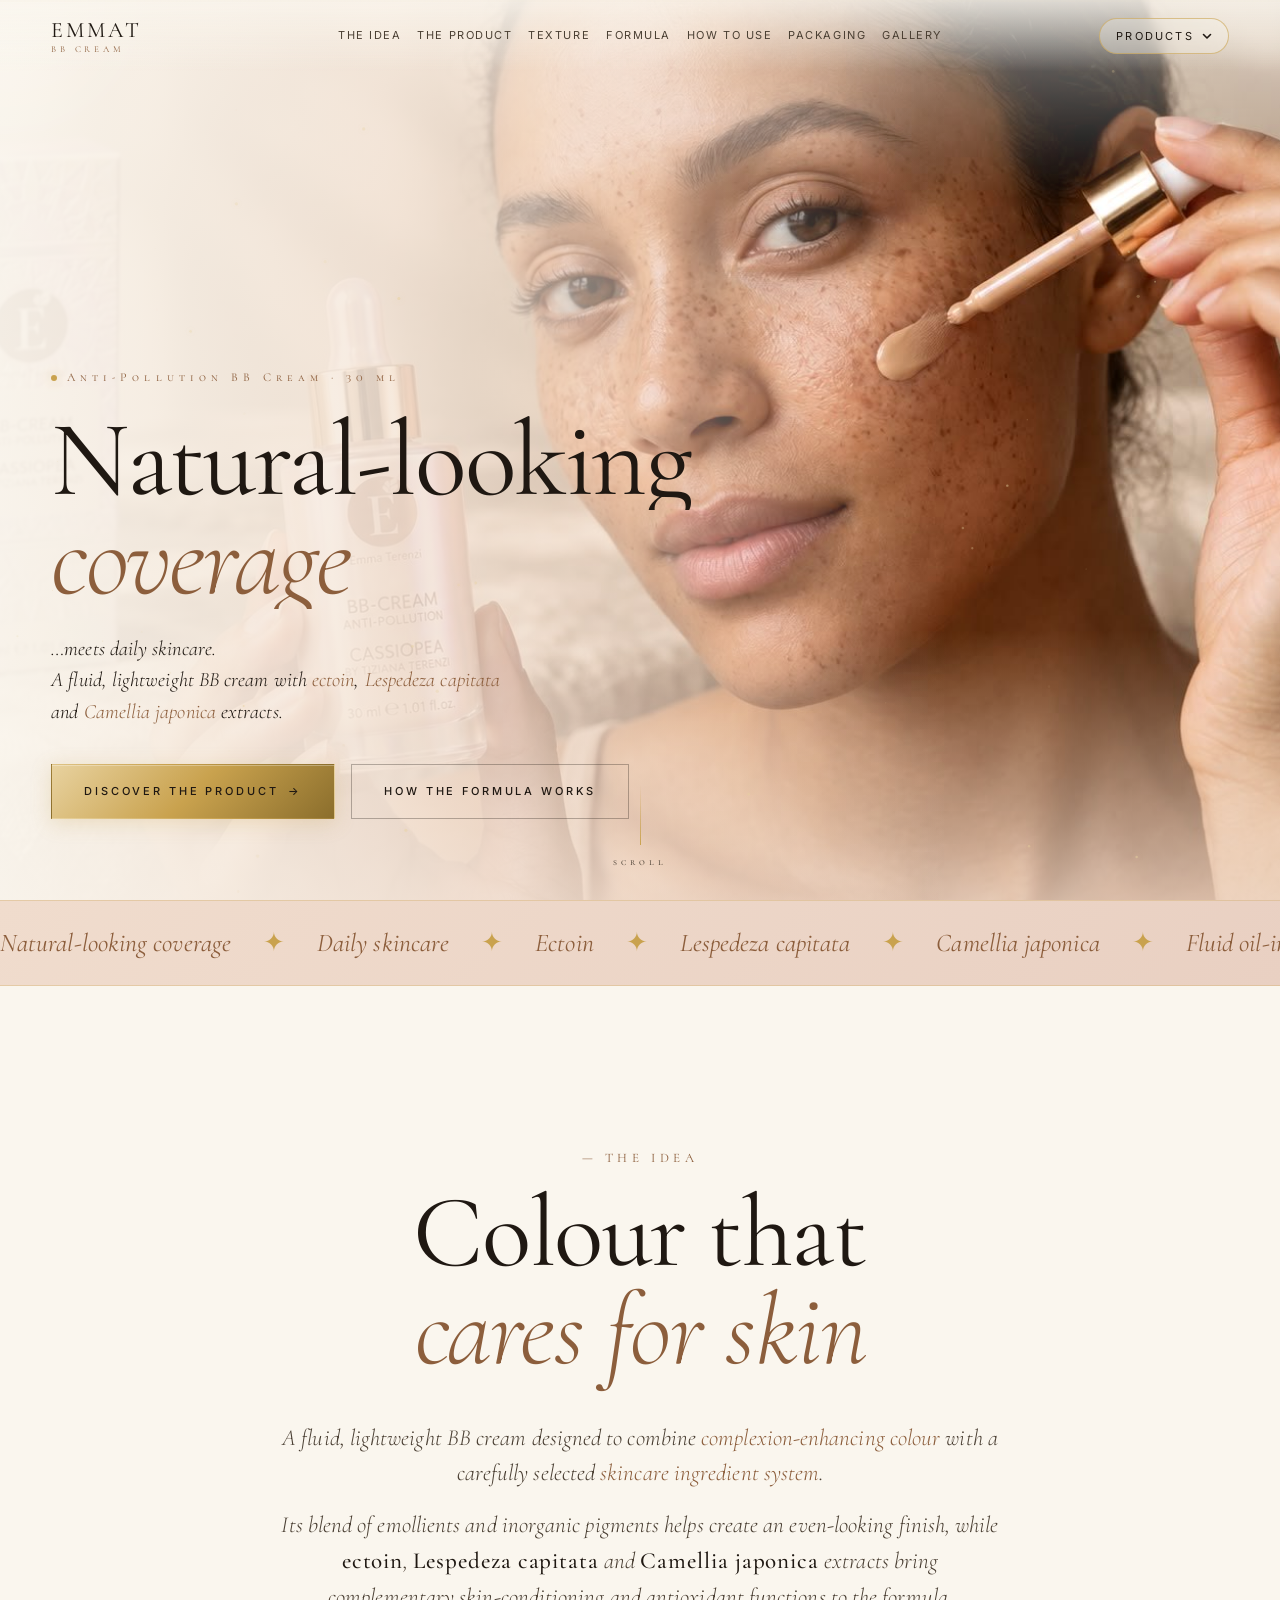
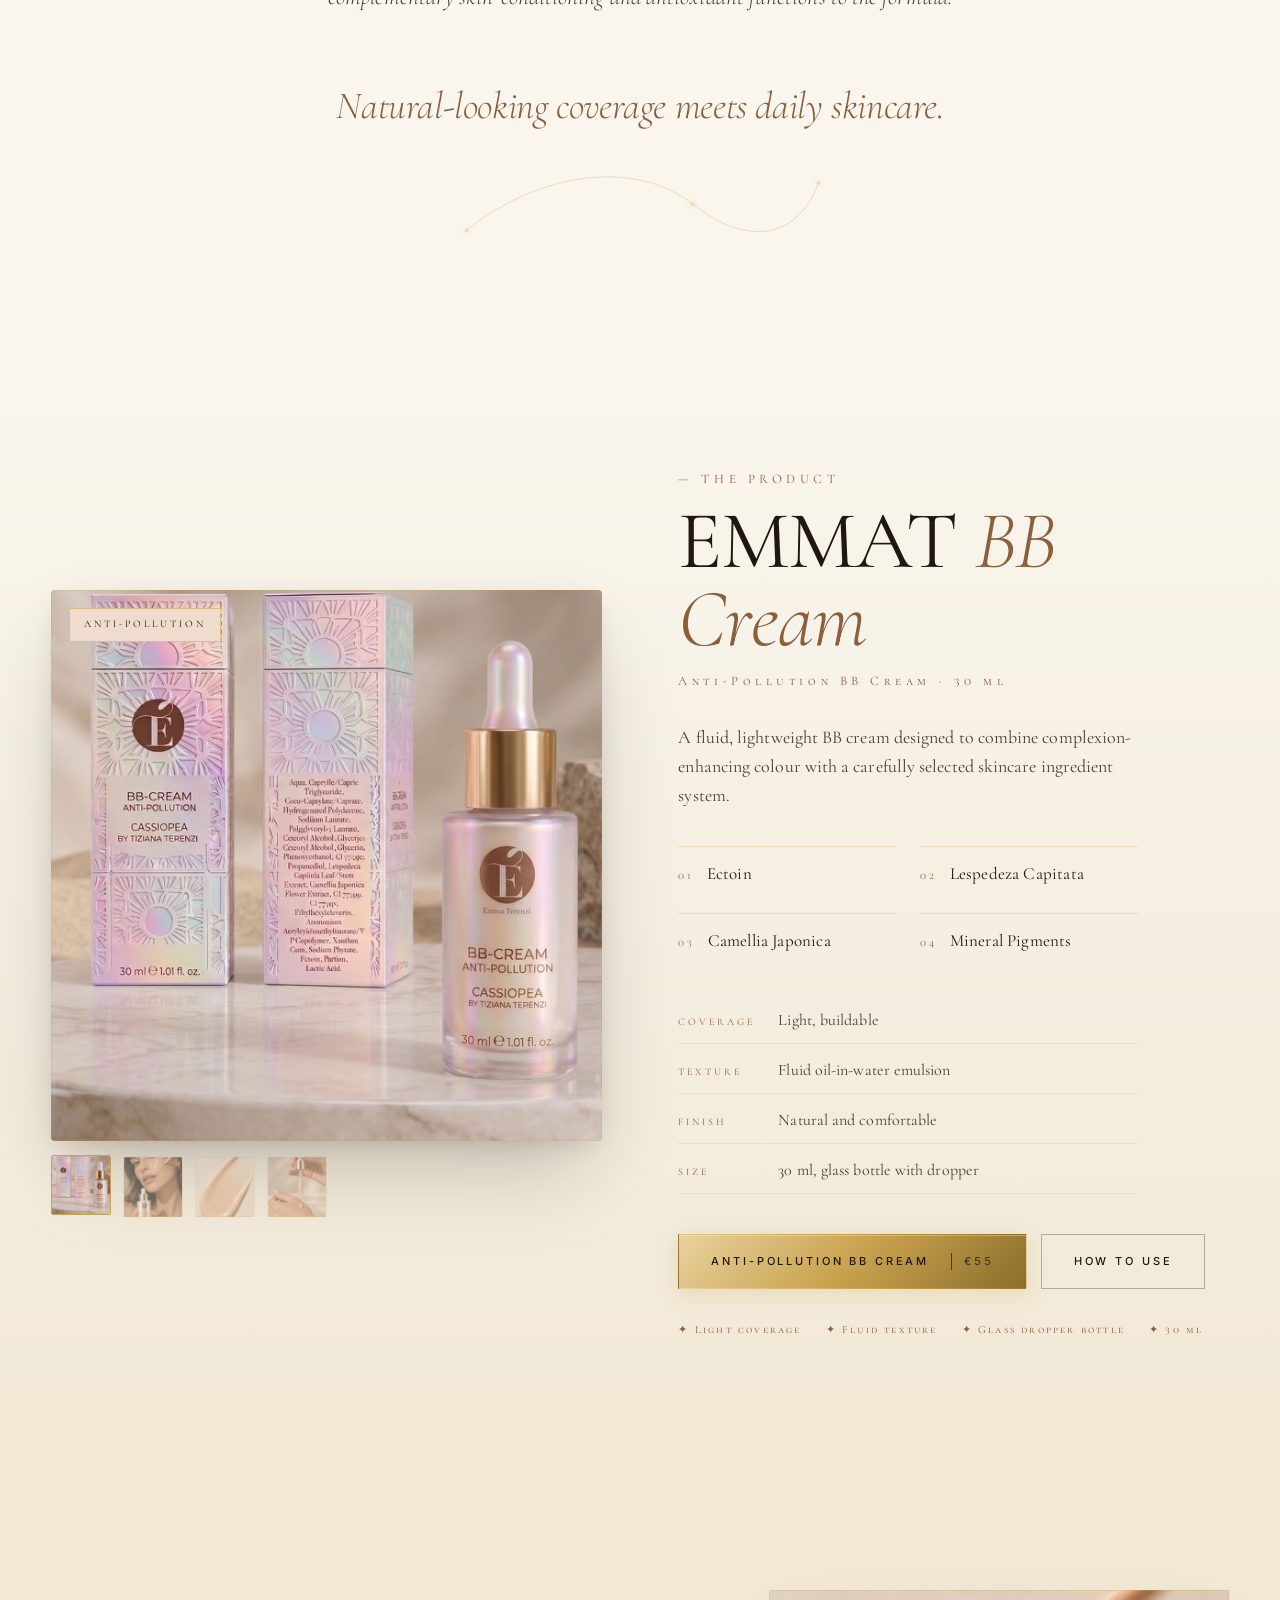
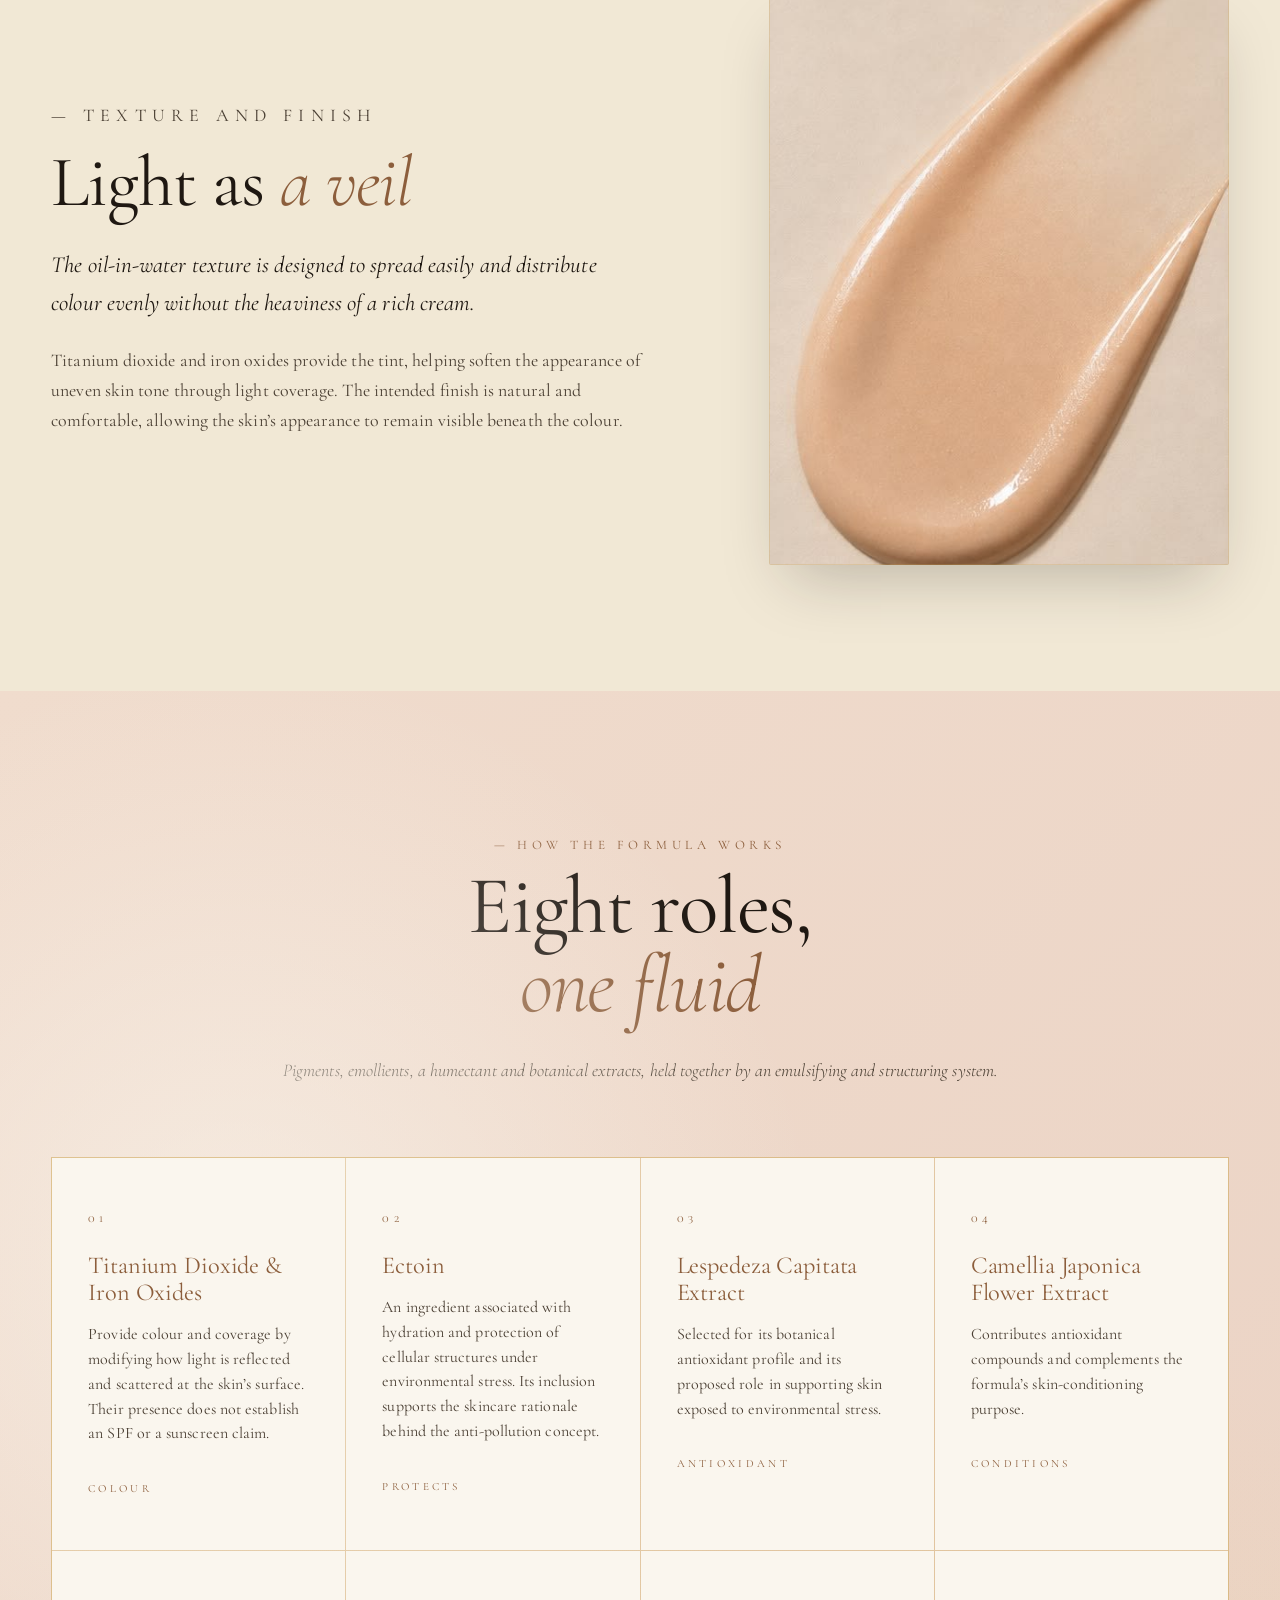
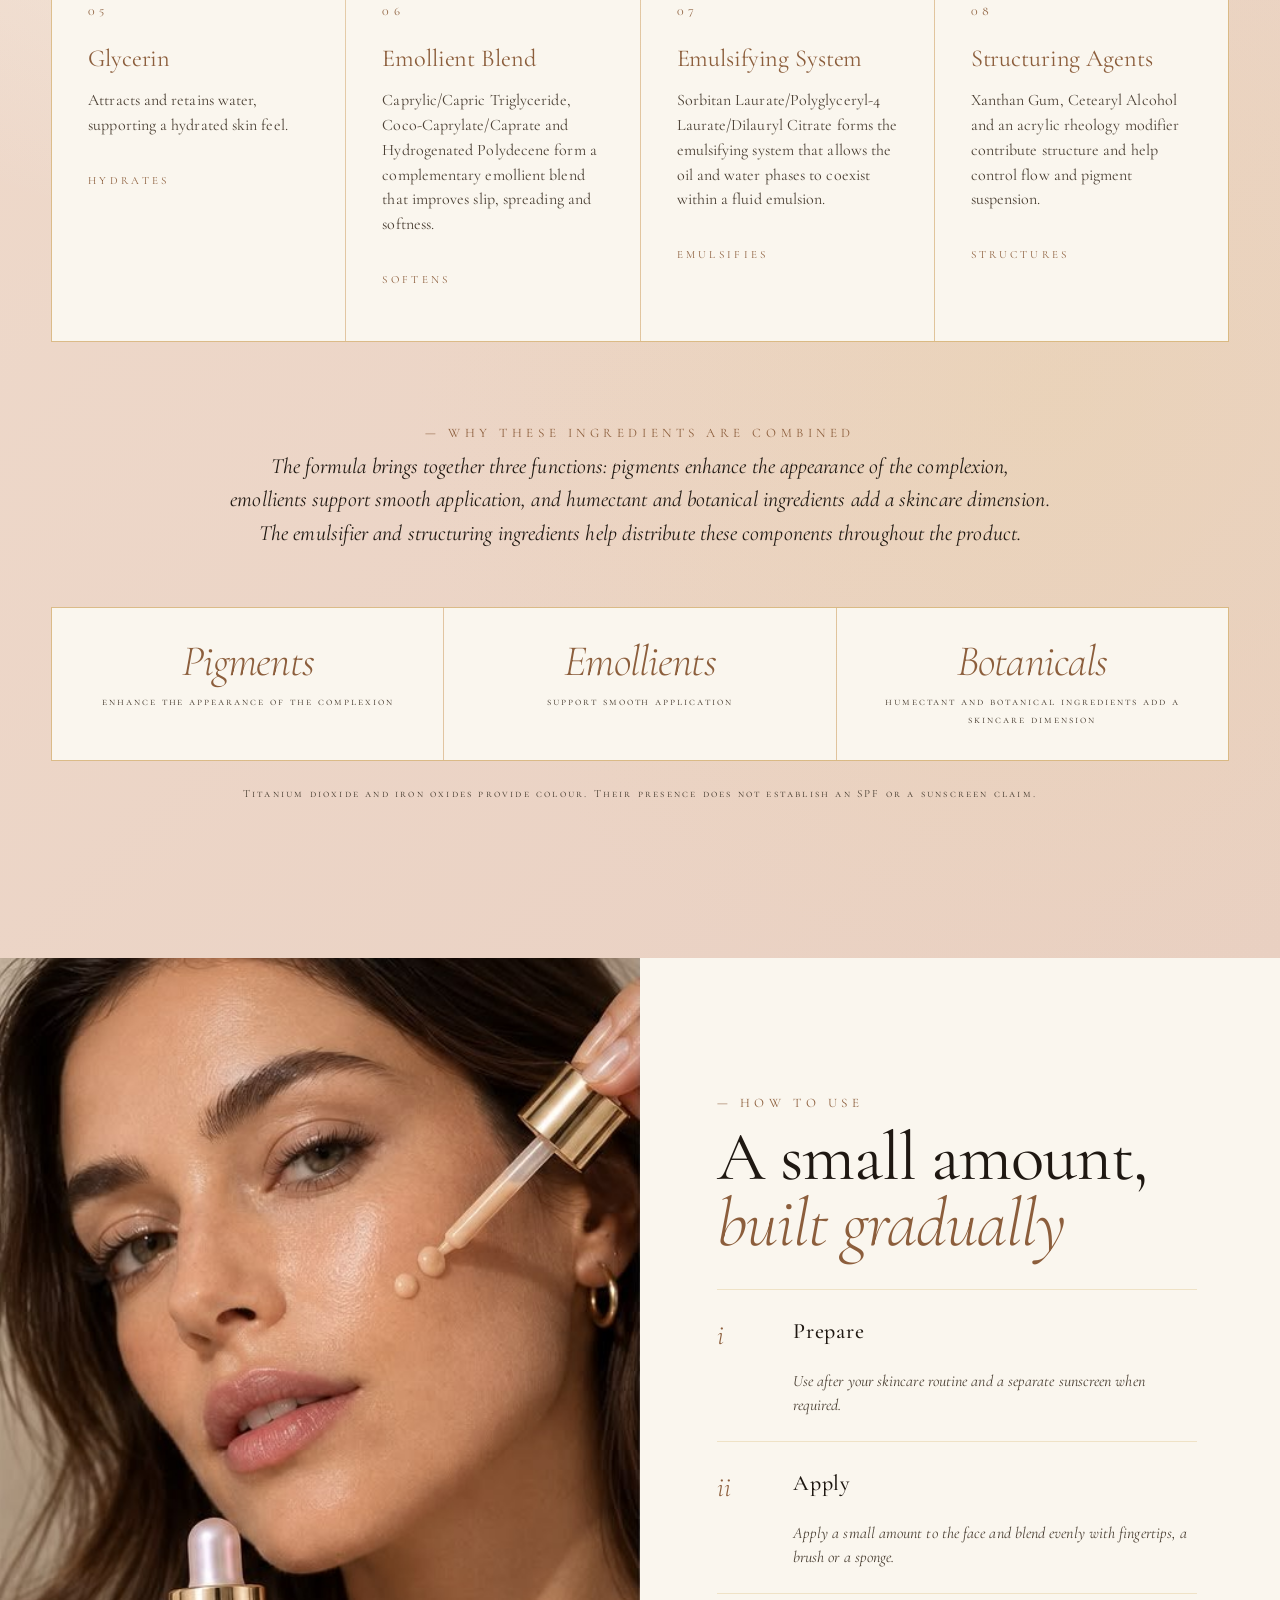
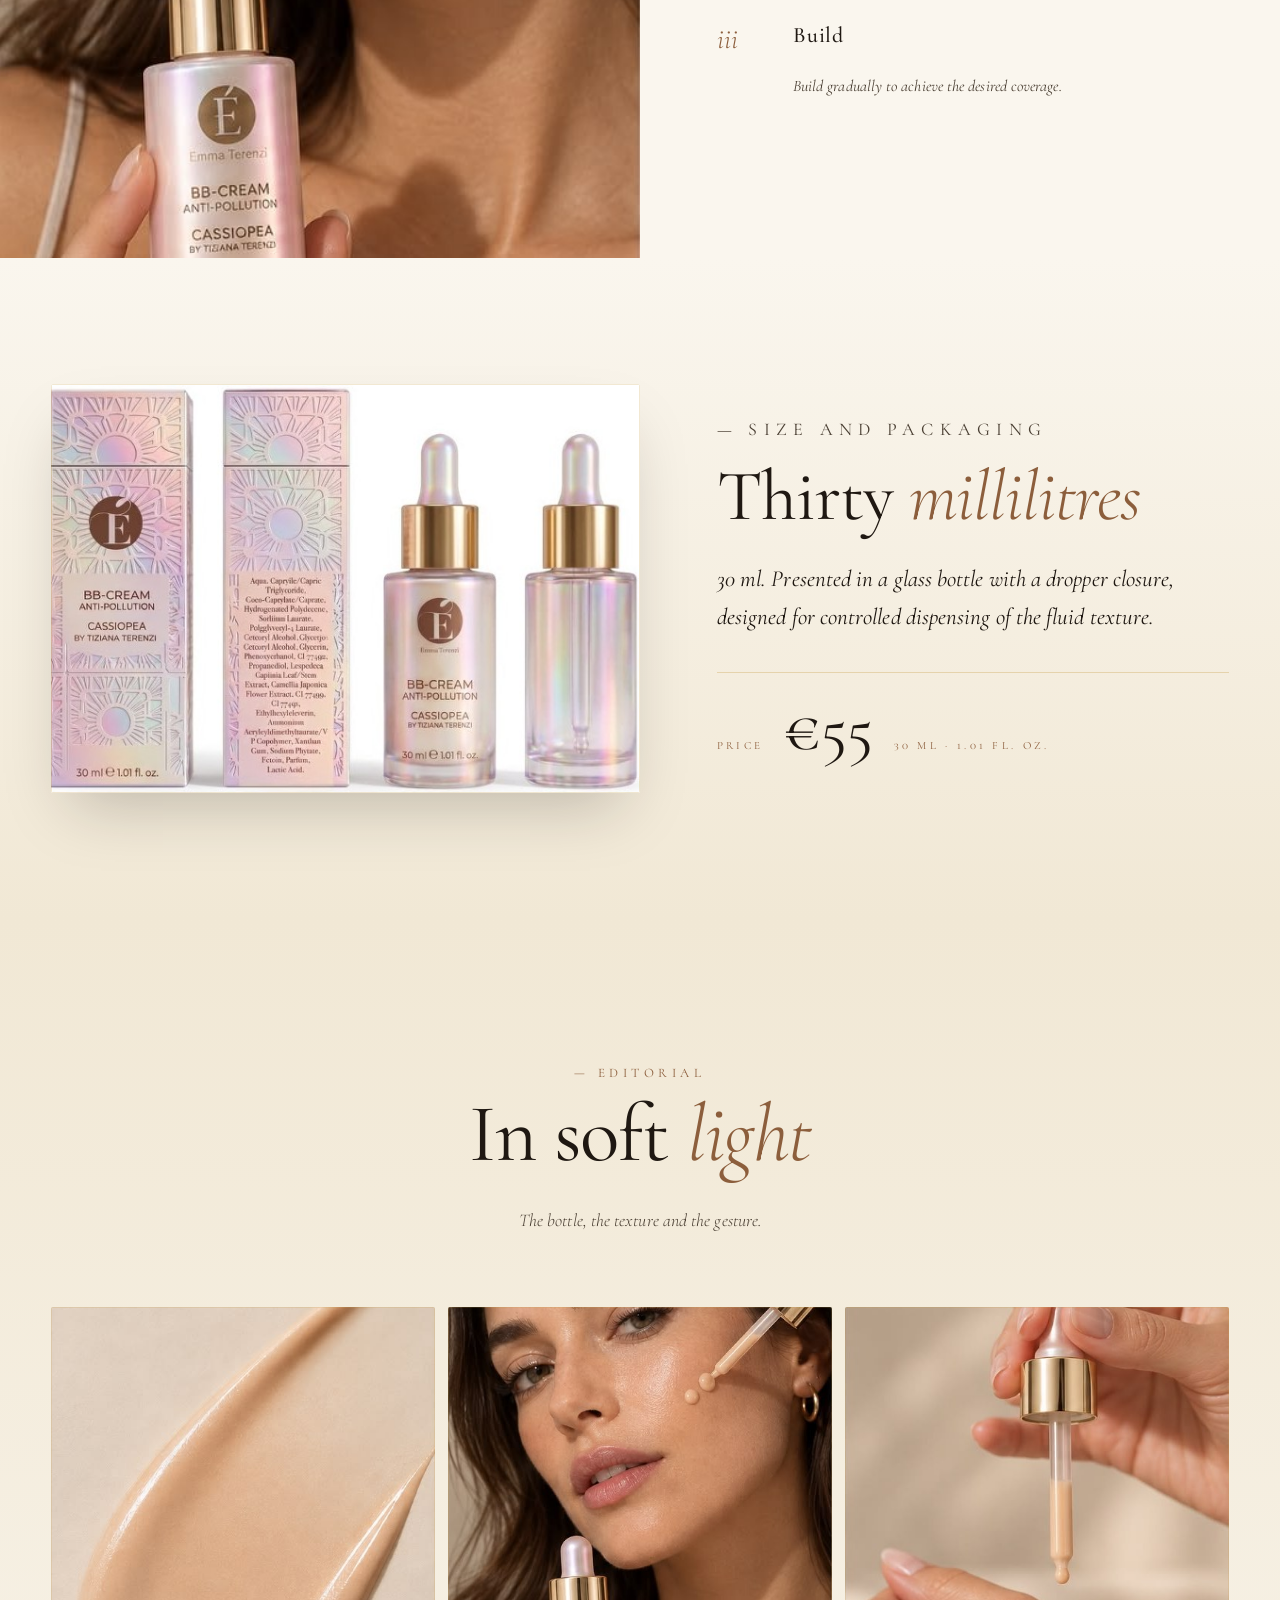
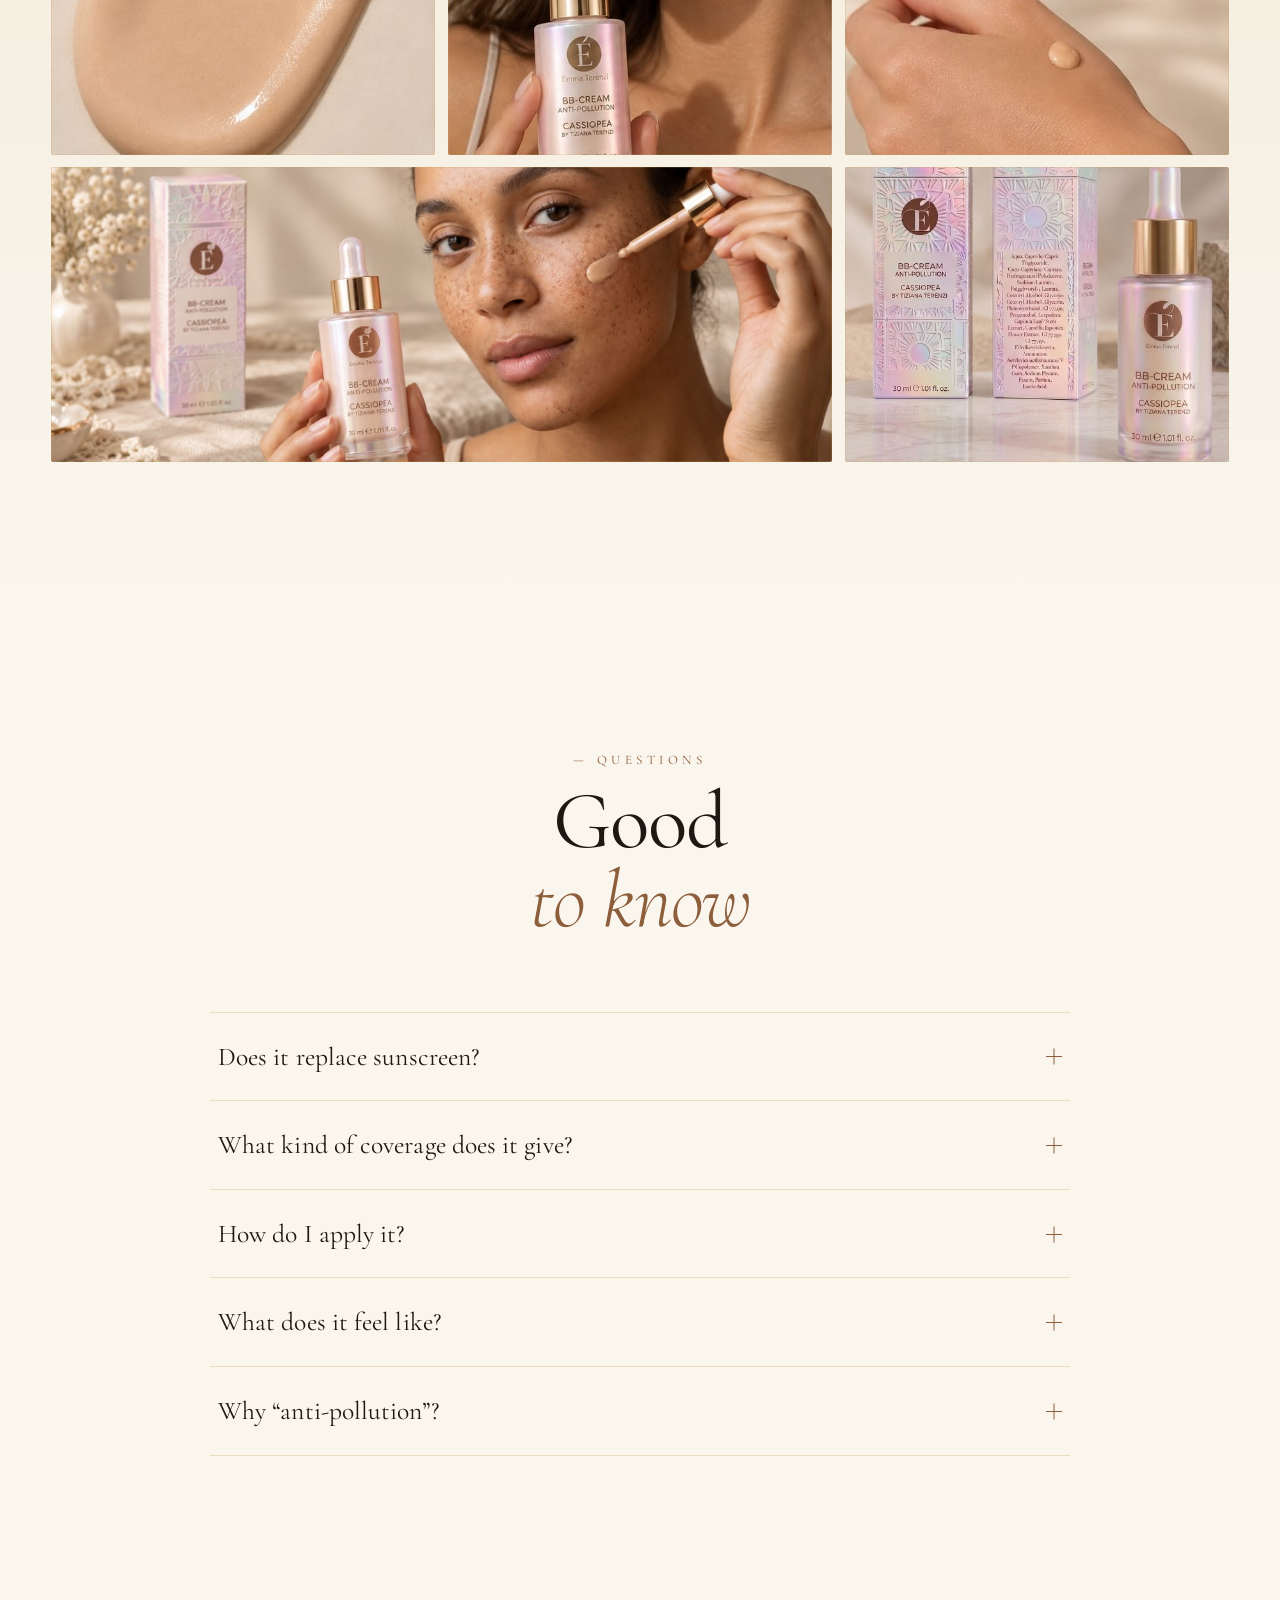
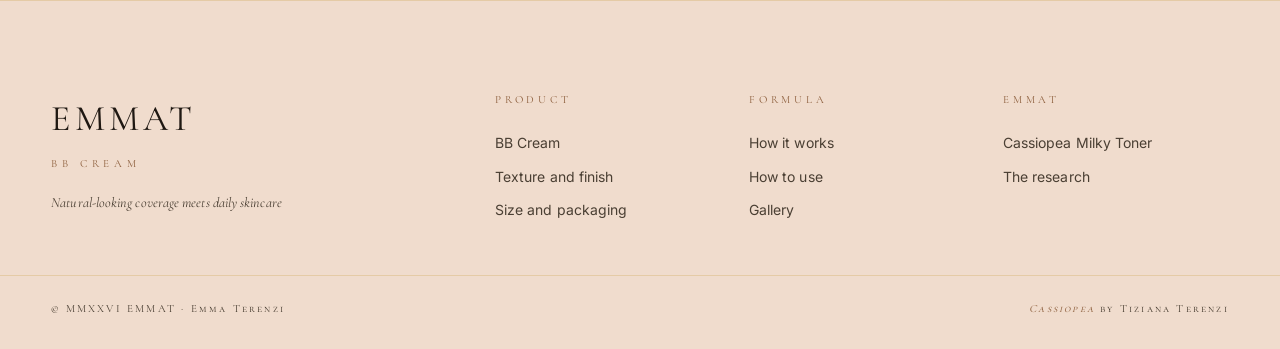
==== bb-cream.html @ da8e5943 "Cere: new site EMMAT — Unified site (thesis + products) Requested by Emma Terenzi via Cere, approved" ====
<!doctype html>
<html lang="en">
<head>
<meta charset="utf-8" />
<meta name="viewport" content="width=device-width, initial-scale=1, viewport-fit=cover" />
<meta name="theme-color" content="#F0DCCD" />
<title>EMMAT · BB Cream — Anti-Pollution</title>
<meta name="description" content="EMMAT Anti-Pollution BB Cream, 30 ml. Natural-looking coverage meets daily skincare: a fluid, lightweight BB cream with ectoin, Lespedeza capitata and Camellia japonica extracts." />

<meta property="og:title" content="EMMAT · BB Cream — Anti-Pollution" />
<meta property="og:description" content="Natural-looking coverage meets daily skincare." />
<meta property="og:image" content="assets/img/uploads/new1-1.jpg" />
<meta property="og:type" content="website" />
<meta name="twitter:card" content="summary_large_image" />

<link rel="preconnect" href="https://fonts.googleapis.com" />
<link rel="preconnect" href="https://fonts.gstatic.com" crossorigin />
<link href="https://fonts.googleapis.com/css2?family=Cormorant+Garamond:ital,wght@0,300;0,400;0,500;0,600;1,300;1,400;1,500&family=Cormorant+SC:wght@300;400;500&family=Inter:wght@300;400;500;600&display=swap" rel="stylesheet" />

<link rel="stylesheet" href="product.css" />
<link rel="icon" href="data:image/svg+xml,%3Csvg xmlns='http://www.w3.org/2000/svg' viewBox='0 0 32 32'%3E%3Crect width='32' height='32' fill='%23F0DCCD'/%3E%3Cpath d='M16 6 C11 13 9 17 9 20 a7 7 0 0 0 14 0 C23 17 21 13 16 6z' fill='%23E9C7A8' stroke='%238C5E3C' stroke-width='1.2'/%3E%3C/svg%3E" />
</head>
<body class="theme-bb">

<!-- ===================================================== LOADER -->
<div id="loader" class="loader" aria-hidden="true">
  <svg class="loader-cstl" viewBox="0 0 600 240">
    <g class="ldr-lines" stroke="rgba(201,162,78,.7)" stroke-width="1.4" fill="none">
      <path d="M60,170 C170,60 300,40 380,110 S520,190 550,90" />
    </g>
    <g class="ldr-stars" fill="#C9A24E">
      <circle cx="60" cy="170" r="3.6"/>
      <circle cx="215" cy="72" r="3.6"/>
      <circle cx="380" cy="110" r="3.6"/>
      <circle cx="486" cy="158" r="3.6"/>
      <circle cx="550" cy="90" r="3.6"/>
    </g>
  </svg>
  <div class="loader-mark">
    <span>EMMAT</span>
    <em>BB CREAM</em>
  </div>
</div>

<canvas id="dust" aria-hidden="true"></canvas>
<div id="cursor" aria-hidden="true"><span></span></div>
<div id="progress" aria-hidden="true"><i></i></div>

<header class="nav" id="nav">
  <div class="nav-inner">
    <a href="index.html" class="brand" aria-label="EMMAT — back to the home page">
      <span class="brand-mark">EMMAT</span>
      <span class="brand-sub">BB CREAM</span>
    </a>
    <nav class="nav-links" aria-label="Sections">
      <a href="#manifesto">The idea</a>
      <a href="#prodotto">The Product</a>
      <a href="#texture">Texture</a>
      <a href="#composizione">Formula</a>
      <a href="#rituale">How to use</a>
      <a href="#packaging">Packaging</a>
      <a href="#galleria">Gallery</a>
    </nav>
    <div class="nav-dd">
      <button type="button" class="nav-dd-btn" aria-expanded="false" aria-haspopup="true" aria-controls="productsMenu">Products
        <svg viewBox="0 0 10 10" aria-hidden="true"><polyline points="1.5 3.5 5 7 8.5 3.5"></polyline></svg>
      </button>
      <ul class="nav-dd-menu" id="productsMenu">
        <li><a href="bb-cream.html" aria-current="page">BB CREAM ANTI-POLLUTION</a></li>
        <li><a href="milky-toner.html">MILKY TONER</a></li>
      </ul>
    </div>
    <button class="nav-burger" aria-label="Open menu" aria-expanded="false">
      <span></span><span></span><span></span>
    </button>
  </div>
</header>

<main id="top">

<!-- ============================================================= HERO -->
<section class="hero" aria-labelledby="hero-title">
  <img class="hero-video" src="assets/img/uploads/new1-1.jpg" width="1700" height="925" alt="EMMAT Anti-Pollution BB Cream: a woman holds the dropper to her cheek, the bottle in her hand and its box on the table behind" />
  <div class="hero-veil"></div>

  <div class="hero-copy">
    <p class="hero-eyebrow"><span class="dot"></span> Anti-Pollution BB Cream · 30 ml</p>
    <h1 id="hero-title" class="hero-title">
      <span class="line"><span class="char-wrap">Natural-looking</span></span>
      <span class="line italic"><span class="char-wrap">coverage</span></span>
    </h1>
    <p class="hero-lede">…meets daily skincare.<br/>A fluid, lightweight BB cream with <em>ectoin</em>, <em>Lespedeza capitata</em> and <em>Camellia japonica</em> extracts.</p>
    <div class="hero-actions">
      <a href="#prodotto" class="cta cta-gold magnetic">Discover the product<span class="cta-arrow">→</span></a>
      <a href="#composizione" class="cta cta-ghost">How the formula works</a>
    </div>
  </div>

  <a href="#manifesto" class="hero-scroll" aria-label="Scroll">
    <span></span>
    <em>scroll</em>
  </a>
</section>

<!-- ===================================================== MARQUEE -->
<section class="marquee" aria-hidden="true">
  <div class="marquee-track">
    <span>Natural-looking coverage</span><span class="dot">✦</span>
    <span>Daily skincare</span><span class="dot">✦</span>
    <span>Ectoin</span><span class="dot">✦</span>
    <span>Lespedeza capitata</span><span class="dot">✦</span>
    <span>Camellia japonica</span><span class="dot">✦</span>
    <span>Fluid oil-in-water texture</span><span class="dot">✦</span>
    <span>30 ml dropper bottle</span><span class="dot">✦</span>
    <span>Cassiopea by Tiziana Terenzi</span><span class="dot">✦</span>
    <span>Natural-looking coverage</span><span class="dot">✦</span>
    <span>Daily skincare</span><span class="dot">✦</span>
    <span>Ectoin</span><span class="dot">✦</span>
    <span>Lespedeza capitata</span><span class="dot">✦</span>
    <span>Camellia japonica</span><span class="dot">✦</span>
    <span>Fluid oil-in-water texture</span><span class="dot">✦</span>
  </div>
</section>

<!-- ======================================================= MANIFESTO -->
<section id="manifesto" class="manifesto">
  <div class="container">
    <div class="reveal">
      <p class="eyebrow">— the idea</p>
      <h2 class="display">
        Colour that<br/>
        <span class="italic">cares for skin</span>
      </h2>

      <div class="vo">
        <p>A fluid, lightweight BB cream designed to combine <em>complexion-enhancing colour</em> with a carefully selected <em>skincare ingredient system</em>.</p>
        <p>Its blend of emollients and inorganic pigments helps create an even-looking finish, while <strong>ectoin</strong>, <strong>Lespedeza capitata</strong> and <strong>Camellia japonica</strong> extracts bring complementary skin-conditioning and antioxidant functions to the formula.</p>
        <p class="vo-tag">Natural-looking coverage meets daily skincare.</p>
      </div>
    </div>
  </div>

  <svg class="manifesto-cstl" viewBox="0 0 800 240" aria-hidden="true">
    <g class="cstl-draw" stroke="rgba(201,162,78,.7)" stroke-width="1.2" fill="none" stroke-dasharray="1" stroke-dashoffset="1">
      <path d="M70,170 C220,50 400,40 500,120 S700,190 740,80" />
    </g>
    <g class="cstl-stars" fill="#E8D29F">
      <circle cx="70"  cy="170" r="4"/>
      <circle cx="500" cy="120" r="4"/>
      <circle cx="740" cy="80" r="4"/>
    </g>
  </svg>
</section>

<!-- ========================================================= PRODOTTO -->
<section id="prodotto" class="product">
  <div class="container product-grid">
    <div class="product-visual reveal">
      <div class="product-frame">
        <span class="badge">Anti-Pollution</span>
        <img src="assets/img/bb-packshot.jpg" alt="EMMAT Anti-Pollution BB Cream — the dropper bottle beside its box" loading="lazy" />
      </div>
      <div class="product-thumbs">
        <button type="button" class="ptn active" data-img="assets/img/bb-packshot.jpg" data-alt="EMMAT Anti-Pollution BB Cream — the dropper bottle beside its box" aria-label="Bottle and box"></button>
        <button type="button" class="ptn" data-img="assets/img/bb-portrait.jpg" data-alt="The BB cream dotted onto the cheek with the dropper" aria-label="The BB cream applied to the cheek"></button>
        <button type="button" class="ptn" data-img="assets/img/bb-texture.jpg" data-alt="A swatch of the BB cream: a fluid, glossy beige stroke" aria-label="Texture swatch"></button>
        <button type="button" class="ptn" data-img="assets/img/bb-dropper.jpg" data-alt="A drop of BB cream on the back of the hand" aria-label="A drop on the back of the hand"></button>
      </div>
    </div>

    <div class="product-copy reveal">
      <p class="eyebrow">— the product</p>
      <h2 class="display">EMMAT <span class="italic">BB Cream</span></h2>
      <p class="product-tag">Anti-Pollution BB Cream · 30 ml</p>

      <p class="product-lede">
        A fluid, lightweight BB cream designed to combine complexion-enhancing
        colour with a carefully selected skincare ingredient system.
      </p>

      <ul class="product-ingredients" id="ingredient-pills">
        <li tabindex="0" data-tip="Associated with hydration and protection of cellular structures under environmental stress."><span>01</span> Ectoin</li>
        <li tabindex="0" data-tip="Selected for its botanical antioxidant profile."><span>02</span> Lespedeza Capitata</li>
        <li tabindex="0" data-tip="Contributes antioxidant compounds and complements the skin-conditioning purpose."><span>03</span> Camellia Japonica</li>
        <li tabindex="0" data-tip="Titanium dioxide and iron oxides provide the tint. No SPF or sunscreen claim."><span>04</span> Mineral Pigments</li>
      </ul>

      <dl class="product-meta">
        <div><dt>Coverage</dt><dd>Light, buildable</dd></div>
        <div><dt>Texture</dt><dd>Fluid oil-in-water emulsion</dd></div>
        <div><dt>Finish</dt><dd>Natural and comfortable</dd></div>
        <div><dt>Size</dt><dd>30 ml, glass bottle with dropper</dd></div>
      </dl>

      <div class="product-actions">
        <a href="#packaging" id="shop" class="cta cta-gold magnetic">Anti-Pollution BB Cream<span class="cta-price">€55</span></a>
        <a href="#rituale" class="cta cta-ghost">How to use</a>
      </div>

      <ul class="trust">
        <li>✦ Light coverage</li>
        <li>✦ Fluid texture</li>
        <li>✦ Glass dropper bottle</li>
        <li>✦ 30 ml</li>
      </ul>
    </div>
  </div>
</section>

<!-- ========================================================== TEXTURE -->
<section id="texture" class="texture">
  <div class="container texture-grid">
    <div class="texture-copy reveal">
      <p class="eyebrow">— texture and finish</p>
      <h2 class="display">Light as <span class="italic">a veil</span></h2>
      <p class="big">
        The oil-in-water texture is designed to spread easily and distribute
        colour evenly without the heaviness of a rich cream.
      </p>
      <p>
        Titanium dioxide and iron oxides provide the tint, helping soften the
        appearance of uneven skin tone through light coverage. The intended
        finish is natural and comfortable, allowing the skin’s appearance to
        remain visible beneath the colour.
      </p>
    </div>
    <figure class="texture-visual reveal">
      <img src="assets/img/bb-texture.jpg" width="501" height="1024" alt="A swatch of the BB cream: a fluid, glossy beige stroke" loading="lazy" />
    </figure>
  </div>
</section>

<!-- ===================================================== COMPOSIZIONE -->
<section id="composizione" class="ingredients">
  <div class="container">
    <div class="reveal section-head">
      <p class="eyebrow">— how the formula works</p>
      <h2 class="display">Eight roles,<br/><span class="italic">one fluid</span></h2>
      <p class="section-lede">Pigments, emollients, a humectant and botanical extracts, held together by an emulsifying and structuring system.</p>
    </div>

    <div class="ing-grid">
      <article class="ing reveal">
        <div class="ing-glow"></div>
        <div class="ing-num">01</div>
        <h3>Titanium Dioxide &amp; Iron Oxides</h3>
        <p>Provide colour and coverage by modifying how light is reflected and scattered at the skin’s surface. Their presence does not establish an SPF or a sunscreen claim.</p>
        <em>colour</em>
      </article>
      <article class="ing reveal">
        <div class="ing-glow"></div>
        <div class="ing-num">02</div>
        <h3>Ectoin</h3>
        <p>An ingredient associated with hydration and protection of cellular structures under environmental stress. Its inclusion supports the skincare rationale behind the anti-pollution concept.</p>
        <em>protects</em>
      </article>
      <article class="ing reveal">
        <div class="ing-glow"></div>
        <div class="ing-num">03</div>
        <h3>Lespedeza Capitata Extract</h3>
        <p>Selected for its botanical antioxidant profile and its proposed role in supporting skin exposed to environmental stress.</p>
        <em>antioxidant</em>
      </article>
      <article class="ing reveal">
        <div class="ing-glow"></div>
        <div class="ing-num">04</div>
        <h3>Camellia Japonica Flower Extract</h3>
        <p>Contributes antioxidant compounds and complements the formula’s skin-conditioning purpose.</p>
        <em>conditions</em>
      </article>
      <article class="ing reveal">
        <div class="ing-glow"></div>
        <div class="ing-num">05</div>
        <h3>Glycerin</h3>
        <p>Attracts and retains water, supporting a hydrated skin feel.</p>
        <em>hydrates</em>
      </article>
      <article class="ing reveal">
        <div class="ing-glow"></div>
        <div class="ing-num">06</div>
        <h3>Emollient Blend</h3>
        <p>Caprylic/Capric Triglyceride, Coco-Caprylate/Caprate and Hydrogenated Polydecene form a complementary emollient blend that improves slip, spreading and softness.</p>
        <em>softens</em>
      </article>
      <article class="ing reveal">
        <div class="ing-glow"></div>
        <div class="ing-num">07</div>
        <h3>Emulsifying System</h3>
        <p>Sorbitan Laurate/Polyglyceryl-4 Laurate/Dilauryl Citrate forms the emulsifying system that allows the oil and water phases to coexist within a fluid emulsion.</p>
        <em>emulsifies</em>
      </article>
      <article class="ing reveal">
        <div class="ing-glow"></div>
        <div class="ing-num">08</div>
        <h3>Structuring Agents</h3>
        <p>Xanthan Gum, Cetearyl Alcohol and an acrylic rheology modifier contribute structure and help control flow and pigment suspension.</p>
        <em>structures</em>
      </article>
    </div>

    <div class="why reveal">
      <p class="eyebrow">— why these ingredients are combined</p>
      <p class="why-text">The formula brings together three functions: pigments enhance the appearance of the complexion, emollients support smooth application, and humectant and botanical ingredients add a skincare dimension. The emulsifier and structuring ingredients help distribute these components throughout the product.</p>
    </div>

    <div class="formula-strip three reveal">
      <div><b>Pigments</b><span>enhance the appearance of the complexion</span></div>
      <div><b>Emollients</b><span>support smooth application</span></div>
      <div><b>Botanicals</b><span>humectant and botanical ingredients add a skincare dimension</span></div>
    </div>
    <p class="footnote">Titanium dioxide and iron oxides provide colour. Their presence does not establish an SPF or a sunscreen claim.</p>
  </div>
</section>

<!-- ======================================================== RITUALE -->
<section id="rituale" class="ritual">
  <div class="ritual-image reveal">
    <img src="assets/img/bb-portrait.jpg" alt="The BB cream dotted onto the cheek with the dropper" loading="lazy" />
  </div>
  <div class="ritual-copy">
    <div class="reveal">
      <p class="eyebrow">— how to use</p>
      <h2 class="display">A small amount,<br/><span class="italic">built gradually</span></h2>

      <ol class="steps">
        <li>
          <span class="step-num">i</span>
          <h3>Prepare</h3>
          <p>Use after your skincare routine and a separate sunscreen when required.</p>
        </li>
        <li>
          <span class="step-num">ii</span>
          <h3>Apply</h3>
          <p>Apply a small amount to the face and blend evenly with fingertips, a brush or a sponge.</p>
        </li>
        <li>
          <span class="step-num">iii</span>
          <h3>Build</h3>
          <p>Build gradually to achieve the desired coverage.</p>
        </li>
      </ol>
    </div>
  </div>
</section>

<!-- ======================================================= PACKAGING -->
<section id="packaging" class="packaging">
  <div class="container packaging-grid">
    <figure class="packaging-visual reveal">
      <img src="assets/img/bb-packaging.jpg" width="624" height="434" alt="The BB Cream box, front and side, and the glass dropper bottle, full and empty" loading="lazy" />
    </figure>
    <div class="packaging-copy reveal">
      <p class="eyebrow">— size and packaging</p>
      <h2 class="display">Thirty <span class="italic">millilitres</span></h2>
      <p class="big">30 ml. Presented in a glass bottle with a dropper closure, designed for controlled dispensing of the fluid texture.</p>
      <div class="price-line">
        <span class="price-label">Price</span>
        <strong class="price">€55</strong>
        <span class="price-size">30 ml · 1.01 fl. oz.</span>
      </div>
    </div>
  </div>
</section>

<!-- ======================================================== GALLERIA -->
<section id="galleria" class="gallery">
  <div class="container">
    <div class="reveal section-head">
      <p class="eyebrow">— editorial</p>
      <h2 class="display">In soft <span class="italic">light</span></h2>
      <p class="section-lede">The bottle, the texture and the gesture.</p>
    </div>

    <div class="gallery-grid" id="gallery-grid">
      <figure class="gi reveal s-tall" tabindex="0" role="button" aria-label="Enlarge: texture swatch"><img src="assets/img/bb-texture.jpg" alt="A swatch of the BB cream: a fluid, glossy beige stroke" loading="lazy" /></figure>
      <figure class="gi reveal s-tall" tabindex="0" role="button" aria-label="Enlarge: the BB cream on the cheek"><img src="assets/img/bb-portrait.jpg" alt="The BB cream dotted onto the cheek with the dropper" loading="lazy" /></figure>
      <figure class="gi reveal s-tall" tabindex="0" role="button" aria-label="Enlarge: a drop on the hand"><img src="assets/img/bb-dropper.jpg" alt="A drop of BB cream on the back of the hand" loading="lazy" /></figure>
      <figure class="gi reveal s-wide" tabindex="0" role="button" aria-label="Enlarge: campaign portrait"><img src="assets/img/uploads/new1-1.jpg" alt="The dropper held to the cheek, the bottle in hand, the box on the table" loading="lazy" /></figure>
      <figure class="gi reveal s-1" tabindex="0" role="button" aria-label="Enlarge: bottle and box"><img src="assets/img/bb-packshot.jpg" alt="The BB Cream bottle beside its box" loading="lazy" /></figure>
    </div>
  </div>
</section>

<div id="lightbox" class="lightbox" aria-hidden="true" role="dialog" aria-modal="true" aria-label="Gallery">
  <button type="button" class="lb-close" aria-label="Close">×</button>
  <button type="button" class="lb-prev"  aria-label="Previous">‹</button>
  <button type="button" class="lb-next"  aria-label="Next">›</button>
  <img alt="" />
  <div class="lb-counter"></div>
</div>

<!-- ============================================================ FAQ -->
<section class="faq">
  <div class="container">
    <div class="reveal section-head">
      <p class="eyebrow">— questions</p>
      <h2 class="display">Good<br/><span class="italic">to know</span></h2>
    </div>

    <div class="faq-list">
      <details class="faq-item reveal">
        <summary>Does it replace sunscreen?<i></i></summary>
        <p>No. Titanium dioxide and iron oxides are in the formula to provide colour and coverage; their presence does not establish an SPF or a sunscreen claim. Use a separate sunscreen when required.</p>
      </details>
      <details class="faq-item reveal">
        <summary>What kind of coverage does it give?<i></i></summary>
        <p>Light coverage that helps soften the appearance of uneven skin tone. The finish is natural and comfortable, and the skin’s appearance remains visible beneath the colour. Build gradually to achieve the desired coverage.</p>
      </details>
      <details class="faq-item reveal">
        <summary>How do I apply it?<i></i></summary>
        <p>Apply a small amount to the face and blend evenly with fingertips, a brush or a sponge, after your skincare routine.</p>
      </details>
      <details class="faq-item reveal">
        <summary>What does it feel like?<i></i></summary>
        <p>A fluid oil-in-water texture that spreads easily and distributes colour evenly, without the heaviness of a rich cream.</p>
      </details>
      <details class="faq-item reveal">
        <summary>Why “anti-pollution”?<i></i></summary>
        <p>Ectoin is an ingredient associated with hydration and protection of cellular structures under environmental stress, and Lespedeza capitata extract was selected for its botanical antioxidant profile and its proposed role in supporting skin exposed to environmental stress. Together with Camellia japonica flower extract they form the skincare rationale behind the anti-pollution concept.</p>
      </details>
    </div>
  </div>
</section>

</main>

<!-- ============================================================ STICKY MOBILE CTA -->
<a href="#prodotto" class="sticky-cta" aria-label="The product">
  <span>BB Cream — Anti-Pollution</span>
  <strong>€55 →</strong>
</a>

<footer class="footer">
  <div class="container footer-inner">
    <div class="footer-brand">
      <span class="brand-mark big">EMMAT</span>
      <span class="brand-sub">BB CREAM</span>
      <p class="footer-tag">Natural-looking coverage meets daily skincare</p>
    </div>
    <div class="footer-cols">
      <div>
        <h4>Product</h4>
        <a href="#prodotto">BB Cream</a>
        <a href="#texture">Texture and finish</a>
        <a href="#packaging">Size and packaging</a>
      </div>
      <div>
        <h4>Formula</h4>
        <a href="#composizione">How it works</a>
        <a href="#rituale">How to use</a>
        <a href="#galleria">Gallery</a>
      </div>
      <div>
        <h4>EMMAT</h4>
        <a href="milky-toner.html">Cassiopea Milky Toner</a>
        <a href="index.html#research">The research</a>
      </div>
    </div>
  </div>
  <div class="footer-base">
    <span>© MMXXVI EMMAT · Emma Terenzi</span>
    <span><em>Cassiopea</em> by Tiziana Terenzi</span>
  </div>
</footer>

<script src="app.js"></script>
</body>
</html>
---- product.css ----
/* ============================================================
   EMMAT — product launch pages (editorial Italian luxury look)
   One stylesheet, two editions chosen by the <body> class:
     .theme-toner  Cassiopea Milky Toner   (lilac / blush)
     .theme-bb     BB Cream Anti-Pollution (warm nude)
   ============================================================ */

:root {
  --ivory:      #FAF6EE;
  --ivory-2:    #F5EFE2;
  --cream:      #F1E8D5;
  --cream-2:    #EAE0CB;
  --gold:       #C9A24E;
  --gold-light: #E8D29F;
  --gold-deep:  #8B6E2C;
  --ink:        #1F1812;
  --ink-soft:   #4A3F33;
  --blush:      #E8D4E0;
  --lilac:      #DDCDE3;
  --blush-rgb:  232, 212, 224;
  --lilac-rgb:  221, 205, 227;

  --serif: 'Cormorant Garamond', 'EB Garamond', Georgia, serif;
  --serif-sc: 'Cormorant SC', var(--serif);
  --sans:  'Inter', -apple-system, BlinkMacSystemFont, 'Segoe UI', Helvetica, Arial, sans-serif;

  --container: 1320px;
  --pad: clamp(20px, 4vw, 64px);

  --ease: cubic-bezier(.2,.7,.2,1);
  --ease-out: cubic-bezier(.16,1,.3,1);
}

.theme-bb {
  --gold-deep:  #8C5E3C;
  --blush:      #F0DCCD;
  --lilac:      #E9D0C2;
  --blush-rgb:  240, 220, 205;
  --lilac-rgb:  233, 208, 194;
}

* { box-sizing: border-box; }
html { scroll-behavior: smooth; -webkit-text-size-adjust: 100%; scrollbar-color: var(--gold) transparent; }
body {
  margin: 0;
  background: var(--ivory);
  color: var(--ink);
  font-family: var(--sans);
  font-weight: 400;
  font-size: 16px;
  line-height: 1.55;
  letter-spacing: .005em;
  overflow-x: hidden;
  -webkit-font-smoothing: antialiased;
  text-rendering: optimizeLegibility;
}
body.lock { overflow: hidden; }

img { max-width: 100%; display: block; }
a   { color: inherit; text-decoration: none; transition: color .3s var(--ease); }
button { font-family: inherit; cursor: pointer; }
::selection { background: var(--gold); color: var(--ink); }
:focus-visible { outline: 2px solid var(--gold-deep); outline-offset: 3px; }

.container { max-width: var(--container); margin: 0 auto; padding: 0 var(--pad); }

/* ----------------------------------------------------- type system */
.display {
  font-family: var(--serif);
  font-weight: 400;
  font-size: clamp(40px, 6.4vw, 104px);
  line-height: .96;
  letter-spacing: -.014em;
  margin: .15em 0 .4em;
  color: var(--ink);
}
.italic { font-style: italic; font-weight: 300; color: var(--gold-deep); }
.eyebrow {
  font-family: var(--serif-sc);
  font-size: 13px;
  letter-spacing: .35em;
  color: var(--gold-deep);
  text-transform: uppercase;
  margin: 0 0 .5em;
  font-weight: 400;
}

/* ===================================================== LOADER */
.loader {
  position: fixed; inset: 0;
  z-index: 1000;
  background: linear-gradient(135deg, var(--ivory) 0%, var(--blush) 55%, var(--lilac) 100%);
  display: flex; flex-direction: column; align-items: center; justify-content: center;
  gap: 32px;
  transition: opacity 1.2s var(--ease-out), visibility 0s 1.2s;
}
.loader.gone { opacity: 0; visibility: hidden; pointer-events: none; }
.loader-cstl {
  width: clamp(220px, 36vw, 440px);
  height: auto;
}
.loader-cstl .ldr-stars circle {
  opacity: 0;
  filter: drop-shadow(0 0 8px var(--gold-light));
  animation: ldrStar .6s var(--ease-out) forwards;
}
.loader-cstl .ldr-stars circle:nth-child(1) { animation-delay: .1s; }
.loader-cstl .ldr-stars circle:nth-child(2) { animation-delay: .35s; }
.loader-cstl .ldr-stars circle:nth-child(3) { animation-delay: .6s; }
.loader-cstl .ldr-stars circle:nth-child(4) { animation-delay: .85s; }
.loader-cstl .ldr-stars circle:nth-child(5) { animation-delay: 1.1s; }
.loader-cstl .ldr-lines path {
  stroke-dasharray: 800; stroke-dashoffset: 800;
  animation: ldrLine 1.8s var(--ease-out) .3s forwards;
}
@keyframes ldrStar { to { opacity: 1; } }
@keyframes ldrLine { to { stroke-dashoffset: 0; } }

.loader-mark {
  display: flex; flex-direction: column; align-items: center; gap: 6px;
  opacity: 0;
  animation: ldrMark .8s var(--ease-out) .9s forwards;
}
.loader-mark span {
  font-family: var(--serif);
  font-size: clamp(28px, 4vw, 44px);
  letter-spacing: .12em;
  color: var(--ink);
}
.loader-mark em {
  font-family: var(--serif-sc);
  font-style: normal;
  font-size: 11px;
  letter-spacing: .42em;
  color: var(--gold-deep);
}
@keyframes ldrMark { to { opacity: 1; } }

/* ===================================================== PROGRESS BAR */
#progress {
  position: fixed; top: 0; left: 0; right: 0; height: 2px;
  background: rgba(201,162,78,.08);
  z-index: 99;
}
#progress i {
  display: block; height: 100%;
  background: linear-gradient(90deg, var(--gold-deep), var(--gold), var(--gold-light));
  width: 0%;
  transition: width .12s linear;
  box-shadow: 0 0 14px rgba(201,162,78,.5);
}

/* --------------------------------------------------- gold dust canvas */
#dust {
  position: fixed; inset: 0;
  pointer-events: none;
  z-index: 1;
  opacity: .7;
}

/* -------------------------------------------------- cursor follower */
#cursor {
  position: fixed; top: 0; left: 0;
  width: 360px; height: 360px;
  pointer-events: none;
  z-index: 2;
  transform: translate(-50%, -50%);
  mix-blend-mode: screen;
  opacity: 0;
  transition: opacity .4s var(--ease);
}
#cursor span {
  display: block; width: 100%; height: 100%;
  border-radius: 50%;
  background: radial-gradient(circle, rgba(232,210,159,.32) 0%, rgba(232,210,159,0) 60%);
  filter: blur(20px);
}
@media (hover: hover) and (pointer: fine) {
  body:not(.no-cursor) #cursor { opacity: 1; }
}

/* =================================================== NAV */
.nav {
  position: fixed; top: 0; left: 0; right: 0;
  z-index: 100;
  padding: 18px var(--pad);
  background: linear-gradient(180deg, rgba(250,246,238,.75) 0%, rgba(250,246,238,0) 100%);
  transition: background .4s var(--ease), padding .4s var(--ease), backdrop-filter .4s var(--ease);
}
.nav.solid {
  background: rgba(250,246,238,.88);
  backdrop-filter: blur(18px) saturate(1.1);
  -webkit-backdrop-filter: blur(18px) saturate(1.1);
  padding: 12px var(--pad);
  border-bottom: 1px solid rgba(201,162,78,.18);
}
.nav-inner {
  max-width: var(--container);
  margin: 0 auto;
  display: grid;
  grid-template-columns: 1fr auto 1fr;
  align-items: center;
  gap: 24px;
}
.brand {
  display: inline-flex; flex-direction: column; line-height: 1; text-decoration: none;
  justify-self: start;
  transition: color .3s var(--ease);
}
.brand-mark {
  font-family: var(--serif);
  font-size: 22px;
  letter-spacing: .14em;
  color: var(--ink);
}
.brand-sub {
  font-family: var(--serif-sc);
  font-size: 9px;
  letter-spacing: .42em;
  color: var(--gold-deep);
  margin-top: 4px;
}

.nav-links {
  display: flex; justify-content: center; gap: clamp(12px, 2vw, 32px);
}
.nav-links a {
  font-size: 12px;
  letter-spacing: .22em;
  text-transform: uppercase;
  color: var(--ink-soft);
  position: relative;
  padding: 6px 0;
}
.nav-links a::after {
  content: ''; position: absolute; left: 0; right: 100%; bottom: 0;
  height: 1px; background: var(--gold);
  transition: right .4s var(--ease);
}
.nav-links a:hover::after { right: 0; }

/* "Products" dropdown — takes the place of the pill on the right of the bar */
.nav-dd { position: relative; justify-self: end; }
.nav-dd::after {               /* hover bridge between button and menu */
  content: ''; position: absolute; left: 0; right: 0; top: 100%; height: 12px;
}
.nav-dd-btn {
  display: inline-flex; align-items: center; gap: 8px;
  padding: 10px 20px;
  border: 1px solid rgba(201,162,78,.6);
  border-radius: 999px;
  color: var(--ink);
  font-size: 11px;
  letter-spacing: .26em;
  text-transform: uppercase;
  background: rgba(250,246,238,.35);
  backdrop-filter: blur(8px);
  -webkit-backdrop-filter: blur(8px);
  transition: all .35s var(--ease);
}
.nav-dd-btn svg {
  width: 10px; height: 10px;
  fill: none; stroke: currentColor; stroke-width: 1.6; stroke-linecap: round; stroke-linejoin: round;
  transition: transform .3s var(--ease);
}
.nav-dd-btn:hover,
.nav-dd.open .nav-dd-btn { background: var(--gold); color: var(--ink); border-color: var(--gold); }
.nav.solid .nav-dd-btn { background: transparent; }
.nav.solid .nav-dd-btn:hover,
.nav.solid .nav-dd.open .nav-dd-btn { background: var(--gold); }
.nav-dd.open .nav-dd-btn svg { transform: rotate(180deg); }
.nav-dd-menu {
  position: absolute; top: calc(100% + 10px); right: 0;
  min-width: 280px;
  margin: 0; padding: 8px;
  list-style: none;
  background: rgba(250,246,238,.98);
  border: 1px solid rgba(201,162,78,.4);
  border-radius: 4px;
  box-shadow: 0 30px 60px -20px rgba(31,24,18,.3);
  opacity: 0; visibility: hidden;
  transform: translateY(-6px);
  transition: opacity .3s var(--ease), transform .3s var(--ease), visibility 0s .3s;
}
.nav-dd.open .nav-dd-menu {
  opacity: 1; visibility: visible; transform: none;
  transition: opacity .3s var(--ease), transform .3s var(--ease);
}
@media (hover: hover) and (pointer: fine) {
  .nav-dd:hover .nav-dd-menu {
    opacity: 1; visibility: visible; transform: none;
    transition: opacity .3s var(--ease), transform .3s var(--ease);
  }
}
.nav-dd-menu a {
  display: block;
  padding: 14px 16px;
  font-size: 11px;
  letter-spacing: .22em;
  text-transform: uppercase;
  color: var(--ink);
  border-radius: 2px;
}
.nav-dd-menu a:hover,
.nav-dd-menu a:focus-visible { background: var(--blush); }
.nav-dd-menu a[aria-current="page"] { color: var(--gold-deep); }
.nav-dd-menu li + li { border-top: 1px solid rgba(201,162,78,.2); }

.nav-burger { display: none; }

@media (max-width: 980px) {
  .nav-links { display: none; position: fixed; inset: 0; flex-direction: column; align-items: center; justify-content: center;
    gap: 28px; background: linear-gradient(160deg, var(--ivory) 0%, var(--blush) 60%, var(--lilac) 100%); padding: 80px var(--pad); }
  .nav-links a { color: var(--ink); font-size: 14px; }
  .nav-links a::after { display: none; }
  body.menu-open .nav-links { display: flex; }
  body.menu-open { overflow: hidden; }
  .nav-burger {
    display: block; width: 40px; height: 40px; background: transparent; border: 0; padding: 8px;
    justify-self: end; position: relative; z-index: 110;
  }
  .nav-burger span {
    display: block; height: 1px; background: var(--ink); margin: 6px 0; transition: transform .35s var(--ease), opacity .25s var(--ease);
  }
  body.menu-open .nav-burger span:nth-child(1) { transform: translateY(7px) rotate(45deg); }
  body.menu-open .nav-burger span:nth-child(2) { opacity: 0; }
  body.menu-open .nav-burger span:nth-child(3) { transform: translateY(-7px) rotate(-45deg); }
  .nav-inner { grid-template-columns: 1fr auto auto; gap: 12px; }
  .nav-dd { z-index: 110; }
  .nav-dd-btn { padding: 9px 14px; letter-spacing: .18em; }
  .nav-dd-menu { min-width: 0; width: min(280px, calc(100vw - 2 * var(--pad))); right: -52px; }
}

/* =================================================== HERO */
.hero {
  position: relative; min-height: 100svh;
  display: flex; flex-direction: column; justify-content: flex-end;
  padding: clamp(80px, 10vh, 140px) var(--pad) clamp(60px, 9vh, 110px);
  color: var(--ink);
  overflow: hidden;
  isolation: isolate;
}
.hero-video {
  position: absolute; inset: 0;
  width: 100%; height: 100%;
  object-fit: cover;
  z-index: -2;
  filter: saturate(1.05) contrast(1.02);
  object-position: 50% 30%;
  animation: heroZoom 30s var(--ease) infinite alternate;
}
@keyframes heroZoom { from { transform: scale(1.05); } to { transform: scale(1.15); } }
.hero-veil {
  position: absolute; inset: 0;
  z-index: -1;
  background:
    radial-gradient(ellipse at 50% 110%, rgba(var(--lilac-rgb),.9) 0%, rgba(var(--lilac-rgb),.3) 50%, transparent 75%),
    linear-gradient(180deg, rgba(250,246,238,.7) 0%, rgba(250,246,238,.25) 22%, rgba(var(--blush-rgb),.62) 48%, rgba(var(--blush-rgb),.92) 100%);
}

.hero-constellation {
  position: absolute;
  top: clamp(80px, 14vh, 160px);
  right: clamp(80px, 9vw, 140px);
  width: clamp(220px, 26vw, 400px);
  height: auto;
  opacity: 0;
  animation: cstlIn 2s var(--ease-out) .8s forwards;
}
.hero-constellation .cstl-stars circle {
  filter: drop-shadow(0 0 4px #F4E2B5) drop-shadow(0 0 12px rgba(232,210,159,.6));
  animation: twinkle 4s ease-in-out infinite;
}
.hero-constellation .cstl-stars circle:nth-child(2){ animation-delay: .6s; }
.hero-constellation .cstl-stars circle:nth-child(3){ animation-delay: 1.1s; }
.hero-constellation .cstl-stars circle:nth-child(4){ animation-delay: 1.7s; }
.hero-constellation .cstl-stars circle:nth-child(5){ animation-delay: 2.3s; }
.hero-constellation .cstl-lines line {
  stroke-dasharray: 200; stroke-dashoffset: 200;
  animation: lineDraw 1.4s var(--ease-out) forwards;
}
.hero-constellation .cstl-lines line:nth-child(1){ animation-delay: 1.2s; }
.hero-constellation .cstl-lines line:nth-child(2){ animation-delay: 1.5s; }
.hero-constellation .cstl-lines line:nth-child(3){ animation-delay: 1.8s; }
.hero-constellation .cstl-lines line:nth-child(4){ animation-delay: 2.1s; }
@keyframes cstlIn { to { opacity: 1; } }
@keyframes lineDraw { to { stroke-dashoffset: 0; } }
@keyframes twinkle { 0%, 100% { opacity: 1; } 50% { opacity: .35; } }

.hero-copy { max-width: var(--container); margin: 0 auto; width: 100%; position: relative; z-index: 1; }
.hero-eyebrow {
  font-family: var(--serif-sc);
  font-size: 12px;
  letter-spacing: .42em;
  color: var(--gold-deep);
  margin: 0 0 24px;
  display: inline-flex; align-items: center; gap: 10px;
  opacity: 0;
  animation: fadeUp 1.2s var(--ease-out) .2s forwards;
}
.hero-eyebrow .dot {
  display: inline-block; width: 6px; height: 6px; border-radius: 50%;
  background: var(--gold);
  box-shadow: 0 0 12px var(--gold-light);
  animation: pulse 2s ease-in-out infinite;
}
@keyframes pulse { 0%,100% { opacity: 1; transform: scale(1); } 50% { opacity: .4; transform: scale(.7); } }

.hero-title {
  font-family: var(--serif);
  font-size: clamp(56px, 11vw, 188px);
  line-height: .92;
  font-weight: 400;
  letter-spacing: -.022em;
  margin: 0 0 24px;
}
.hero-title .line {
  display: block;
  overflow: hidden;
}
.hero-title .char-wrap {
  display: inline-block;
  transform: translateY(110%);
  animation: charUp 1.2s var(--ease-out) forwards;
}
.hero-title .line:nth-child(1) .char-wrap { animation-delay: .35s; }
.hero-title .line:nth-child(2) { color: var(--gold-deep); font-weight: 300; }
.hero-title .line:nth-child(2) .char-wrap { animation-delay: .55s; }
@keyframes charUp { to { transform: translateY(0); } }

.hero-lede {
  font-family: var(--serif);
  font-size: clamp(17px, 1.6vw, 22px);
  font-weight: 300;
  font-style: italic;
  max-width: 460px;
  color: var(--ink-soft);
  margin: 0 0 36px;
  opacity: 0;
  animation: fadeUp 1.4s var(--ease-out) .9s forwards;
}
.hero-lede em { color: var(--gold-deep); font-style: italic; }
.hero-actions {
  display: flex; gap: 16px; flex-wrap: wrap;
  opacity: 0;
  animation: fadeUp 1.4s var(--ease-out) 1.15s forwards;
}
@keyframes fadeUp { to { opacity: 1; transform: none; } }

.hero-scroll {
  position: absolute; bottom: 30px; left: 50%; transform: translateX(-50%);
  display: flex; flex-direction: column; align-items: center; gap: 10px;
  color: var(--ink-soft);
  font-family: var(--serif-sc); font-size: 10px; letter-spacing: .4em;
  z-index: 3;
}
.hero-scroll span {
  display: block; width: 1px; height: 60px; background: linear-gradient(180deg, transparent, var(--gold));
  position: relative; overflow: hidden;
}
.hero-scroll span::after {
  content: ''; position: absolute; left: 0; right: 0; top: -30%;
  height: 30%; background: var(--gold-deep);
  animation: scrollPulse 2.4s ease-in-out infinite;
}
.hero-scroll em { font-style: normal; }
@keyframes scrollPulse {
  0% { top: -30%; } 100% { top: 100%; }
}

/* =================================================== CTAs */
.cta {
  display: inline-flex; align-items: center; justify-content: center;
  gap: 10px;
  padding: 18px 32px;
  font-family: var(--sans);
  font-size: 11px;
  font-weight: 500;
  letter-spacing: .26em;
  text-transform: uppercase;
  text-decoration: none;
  border: 1px solid transparent;
  transition: all .35s var(--ease);
  position: relative;
  overflow: hidden;
  white-space: nowrap;
}
.cta-arrow { display: inline-block; transition: transform .35s var(--ease); }
.cta:hover .cta-arrow { transform: translateX(4px); }
.cta-price { padding-left: 12px; margin-left: 12px; border-left: 1px solid currentColor; opacity: .7; font-feature-settings: "tnum"; }

.cta-gold {
  background: linear-gradient(135deg, #E8D29F 0%, #C9A24E 50%, #8B6E2C 100%);
  color: var(--ink);
  box-shadow: 0 4px 20px rgba(201,162,78,.25), inset 0 1px 0 rgba(255,255,255,.3);
}
.cta-gold:hover {
  transform: translateY(-2px);
  box-shadow: 0 12px 32px rgba(201,162,78,.45), inset 0 1px 0 rgba(255,255,255,.4);
}
.cta-gold::after {
  content: ''; position: absolute; inset: 0;
  background: linear-gradient(135deg, transparent 30%, rgba(255,255,255,.5) 50%, transparent 70%);
  transform: translateX(-100%);
  transition: transform .8s var(--ease);
}
.cta-gold:hover::after { transform: translateX(100%); }

.cta-ghost {
  border: 1px solid rgba(31,24,18,.3);
  color: var(--ink);
  background: transparent;
}
.cta-ghost:hover { background: var(--gold); color: var(--ink); border-color: var(--gold); }

@media (max-width: 480px) {
  .cta { padding: 16px 22px; letter-spacing: .2em; white-space: normal; text-align: center; }
}

/* =================================================== MARQUEE */
.marquee {
  background: linear-gradient(135deg, var(--blush) 0%, var(--lilac) 100%);
  color: var(--gold-deep);
  padding: 22px 0;
  overflow: hidden;
  border-top: 1px solid rgba(201,162,78,.3);
  border-bottom: 1px solid rgba(201,162,78,.3);
}
.marquee-track {
  display: flex; gap: 32px;
  white-space: nowrap;
  animation: marquee 38s linear infinite;
  font-family: var(--serif);
  font-style: italic;
  font-size: clamp(18px, 2vw, 26px);
}
.marquee-track span { flex-shrink: 0; }
.marquee-track .dot { color: var(--gold); font-style: normal; }
@keyframes marquee {
  from { transform: translateX(0); }
  to   { transform: translateX(-50%); }
}

/* =================================================== MANIFESTO */
.manifesto {
  position: relative;
  padding: clamp(120px, 18vh, 220px) 0 clamp(140px, 20vh, 240px);
  background: var(--ivory);
  overflow: hidden;
}
.manifesto .container { max-width: 1000px; text-align: center; position: relative; z-index: 2; }
.manifesto .display { font-size: clamp(48px, 8vw, 124px); }
.vo {
  margin-top: 40px;
  font-family: var(--serif);
  font-size: clamp(18px, 1.8vw, 26px);
  font-weight: 300;
  font-style: italic;
  line-height: 1.55;
  color: var(--ink-soft);
  max-width: 720px;
  margin-left: auto;
  margin-right: auto;
}
.vo p { margin: .7em 0; }
.vo em { color: var(--gold-deep); font-style: italic; }
.vo strong { color: var(--ink); font-weight: 500; font-style: normal; letter-spacing: .04em; }
.vo-tag {
  margin-top: 1.6em !important;
  font-family: var(--serif);
  font-size: clamp(28px, 3vw, 44px) !important;
  font-style: italic;
  color: var(--gold-deep);
  letter-spacing: -.01em;
}
.manifesto-cstl {
  position: absolute;
  bottom: 8%;
  left: 0; right: 0;
  width: 100%;
  height: clamp(80px, 14vh, 160px);
  z-index: 1;
  opacity: .7;
}
.manifesto-cstl .cstl-stars circle {
  filter: drop-shadow(0 0 6px var(--gold-light));
}

/* =================================================== PRODOTTO */
.product {
  background: linear-gradient(180deg, var(--ivory) 0%, var(--cream) 100%);
  padding: clamp(80px, 14vh, 160px) 0;
  position: relative;
}
.product-grid {
  display: grid;
  grid-template-columns: 1fr 1fr;
  gap: clamp(32px, 6vw, 96px);
  align-items: center;
}
.product-visual { position: relative; }
.product-frame {
  position: relative;
  border-radius: 4px;
  overflow: hidden;
  background: var(--cream-2);
  box-shadow: 0 40px 80px -20px rgba(31,24,18,.25), 0 8px 24px -8px rgba(31,24,18,.15);
}
.product-frame::before {
  content: ''; position: absolute; inset: 0;
  border: 1px solid rgba(201,162,78,.2);
  pointer-events: none;
  z-index: 1;
}
.badge {
  position: absolute;
  top: 18px; left: 18px;
  z-index: 2;
  padding: 8px 14px;
  background: var(--blush);
  color: var(--ink);
  font-family: var(--serif-sc);
  font-size: 10px;
  letter-spacing: .3em;
  text-transform: uppercase;
  border: 1px solid rgba(201,162,78,.5);
}
.product-frame img {
  width: 100%; aspect-ratio: 4 / 5; object-fit: cover;
  transition: transform 1.4s var(--ease);
}
.product-frame:hover img { transform: scale(1.04); }
.product-thumbs {
  display: flex; gap: 12px; margin-top: 16px;
}
.ptn {
  width: 60px; height: 60px;
  border: 1px solid rgba(201,162,78,.3);
  background: center/cover no-repeat;
  border-radius: 2px;
  padding: 0;
  transition: all .3s var(--ease);
  opacity: .55;
}
.ptn.active, .ptn:hover, .ptn:focus-visible { opacity: 1; border-color: var(--gold); transform: translateY(-2px); }
.ptn[data-img="assets/img/toner-packshot.jpg"]{ background-image: url(assets/img/toner-packshot.jpg); }
.ptn[data-img="assets/img/toner-splash.jpg"]{ background-image: url(assets/img/toner-splash.jpg); }
.ptn[data-img="assets/img/toner-milk.jpg"]{ background-image: url(assets/img/toner-milk.jpg); }
.ptn[data-img="assets/img/toner-still-life.jpg"]{ background-image: url(assets/img/toner-still-life.jpg); }
.ptn[data-img="assets/img/bb-packshot.jpg"]{ background-image: url(assets/img/bb-packshot.jpg); }
.ptn[data-img="assets/img/bb-portrait.jpg"]{ background-image: url(assets/img/bb-portrait.jpg); }
.ptn[data-img="assets/img/bb-texture.jpg"]{ background-image: url(assets/img/bb-texture.jpg); }
.ptn[data-img="assets/img/bb-dropper.jpg"]{ background-image: url(assets/img/bb-dropper.jpg); }

.product-copy .display { margin-bottom: .15em; }
.product-tag {
  font-family: var(--serif-sc);
  font-size: 13px; letter-spacing: .35em;
  color: var(--gold-deep);
  margin: 0 0 32px;
}
.product-lede {
  font-family: var(--serif);
  font-size: clamp(18px, 1.4vw, 21px);
  font-weight: 400;
  line-height: 1.6;
  color: var(--ink-soft);
  margin: 0 0 36px;
  max-width: 480px;
}
.product-ingredients {
  list-style: none;
  padding: 0;
  margin: 0 0 40px;
  display: grid;
  grid-template-columns: 1fr 1fr;
  gap: 12px 24px;
  max-width: 460px;
}
.product-ingredients li {
  display: flex; align-items: baseline; gap: 14px;
  padding: 14px 0;
  border-top: 1px solid rgba(201,162,78,.25);
  font-family: var(--serif);
  font-size: 17px;
  letter-spacing: .01em;
  color: var(--ink);
  position: relative;
  cursor: help;
}
.product-ingredients li span {
  font-family: var(--serif-sc);
  font-size: 11px;
  letter-spacing: .2em;
  color: var(--gold-deep);
}
.product-ingredients li::after {
  content: attr(data-tip);
  position: absolute;
  bottom: calc(100% + 6px);
  left: 0;
  background: var(--ivory);
  color: var(--ink-soft);
  border: 1px solid rgba(201,162,78,.45);
  padding: 8px 12px;
  font-family: var(--serif);
  font-size: 13px;
  font-style: italic;
  border-radius: 2px;
  opacity: 0;
  pointer-events: none;
  transform: translateY(4px);
  transition: opacity .3s var(--ease), transform .3s var(--ease);
  z-index: 5;
  max-width: 260px;
  white-space: normal;
  width: max-content;
}
.product-ingredients li:hover::after,
.product-ingredients li:focus::after {
  opacity: 1;
  transform: translateY(0);
}
/* the right-hand column opens leftwards so a tooltip never widens the page */
.product-ingredients li:nth-child(even)::after { left: auto; right: 0; }
@media (max-width: 560px) {
  .product-ingredients li::after { max-width: min(240px, 78vw); }
}
.product-meta {
  display: grid; gap: 14px;
  margin: 0 0 40px;
  max-width: 460px;
}
.product-meta > div {
  display: grid; grid-template-columns: 100px 1fr;
  align-items: baseline;
  font-size: 14px;
  padding-bottom: 10px;
  border-bottom: 1px solid rgba(201,162,78,.18);
}
.product-meta dt {
  font-family: var(--serif-sc); font-size: 10px; letter-spacing: .3em;
  text-transform: uppercase; color: var(--gold-deep); margin: 0;
}
.product-meta dd { margin: 0; color: var(--ink-soft); font-family: var(--serif); font-size: 16px; }

.product-actions { display: flex; flex-wrap: wrap; gap: 14px; margin-bottom: 32px; }

.trust {
  display: flex; flex-wrap: wrap; gap: 6px 24px;
  padding: 0; margin: 0;
  list-style: none;
  font-family: var(--serif-sc);
  font-size: 11px;
  letter-spacing: .2em;
  color: var(--gold-deep);
}

@media (max-width: 980px) {
  .product-grid { grid-template-columns: 1fr; }
}

/* =================================================== INGREDIENTI */
.ingredients {
  background: linear-gradient(135deg, var(--blush) 0%, var(--lilac) 100%);
  color: var(--ink);
  padding: clamp(100px, 16vh, 180px) 0;
  position: relative;
  overflow: hidden;
}
.ingredients::before {
  content: ''; position: absolute; inset: 0;
  background:
    radial-gradient(circle at 18% 30%, rgba(250,246,238,.6) 0%, transparent 35%),
    radial-gradient(circle at 82% 70%, rgba(232,210,159,.3) 0%, transparent 38%);
  pointer-events: none;
}
.section-head {
  text-align: center; max-width: 760px; margin: 0 auto clamp(48px, 8vh, 88px);
}
.section-lede {
  font-family: var(--serif);
  font-size: clamp(17px, 1.4vw, 20px);
  font-style: italic;
  color: var(--ink-soft);
  margin: 0;
  font-weight: 300;
}

.ing-grid {
  display: grid;
  grid-template-columns: repeat(4, 1fr);
  gap: 1px;
  background: rgba(201,162,78,.3);
  border: 1px solid rgba(201,162,78,.3);
  position: relative;
  z-index: 1;
}
.ing {
  background: var(--ivory);
  padding: clamp(28px, 4vw, 56px) clamp(22px, 3vw, 36px);
  position: relative;
  transition: background .5s var(--ease);
  overflow: hidden;
}
.ing-glow {
  position: absolute; top: -50%; left: -50%;
  width: 200%; height: 200%;
  background: radial-gradient(circle at center, rgba(var(--blush-rgb),.7) 0%, transparent 50%);
  opacity: 0;
  transition: opacity .6s var(--ease);
  pointer-events: none;
}
.ing:hover .ing-glow { opacity: 1; }
.ing > :not(.ing-glow) { position: relative; }
.ing-num {
  font-family: var(--serif-sc);
  font-size: 12px;
  letter-spacing: .35em;
  color: var(--gold-deep);
  margin-bottom: 24px;
}
.ing-icon {
  color: var(--gold);
  margin-bottom: 28px;
  width: 48px; height: 48px;
  opacity: .85;
}
.ing-icon svg { width: 100%; height: 100%; }
.ing h3 {
  font-family: var(--serif);
  font-weight: 400;
  font-size: clamp(24px, 2.4vw, 34px);
  letter-spacing: -.005em;
  margin: 0 0 16px;
  color: var(--gold-deep);
}
.ing p {
  font-family: var(--serif);
  font-size: 16px;
  line-height: 1.55;
  color: var(--ink-soft);
  margin: 0 0 28px;
}
.ing em {
  font-family: var(--serif-sc);
  font-style: normal;
  font-size: 11px;
  letter-spacing: .3em;
  text-transform: uppercase;
  color: var(--gold-deep);
}

@media (max-width: 1080px) { .ing-grid { grid-template-columns: repeat(2, 1fr); } }
@media (max-width: 560px)  { .ing-grid { grid-template-columns: 1fr; } }

.formula-strip {
  display: grid;
  grid-template-columns: repeat(4, 1fr);
  gap: 1px;
  margin-top: 80px;
  background: rgba(201,162,78,.3);
  border: 1px solid rgba(201,162,78,.3);
  position: relative; z-index: 1;
}
.formula-strip > div {
  background: var(--ivory);
  padding: 32px 24px;
  text-align: center;
}
.formula-strip b {
  display: block;
  font-family: var(--serif);
  font-weight: 400;
  font-size: clamp(36px, 5vw, 64px);
  color: var(--gold-deep);
  line-height: 1;
  letter-spacing: -.02em;
  font-feature-settings: "tnum";
}
.formula-strip span {
  display: block;
  margin-top: 10px;
  font-family: var(--serif-sc);
  font-size: 11px;
  letter-spacing: .25em;
  color: var(--ink-soft);
}
.footnote {
  text-align: center;
  font-family: var(--serif-sc);
  font-size: 11px;
  letter-spacing: .2em;
  color: var(--ink-soft);
  margin-top: 24px;
  position: relative; z-index: 1;
}
@media (max-width: 720px) {
  .formula-strip { grid-template-columns: repeat(2, 1fr); }
}

/* =================================================== RITUALE */
.ritual {
  display: grid;
  grid-template-columns: 1fr 1fr;
  min-height: 100vh;
  background: var(--ivory);
}
.ritual-image {
  position: relative;
  overflow: hidden;
}
.ritual-image img {
  width: 100%; height: 100%;
  object-fit: cover;
  position: absolute; inset: 0;
  transition: transform 1.4s var(--ease);
}
.ritual-image:hover img { transform: scale(1.04); }
.ritual-copy {
  display: flex; align-items: center;
  padding: clamp(60px, 10vh, 120px) clamp(32px, 6vw, 96px);
}
.ritual-copy > div { max-width: 480px; }
.ritual .display { font-size: clamp(40px, 5.4vw, 76px); }

.steps {
  list-style: none; padding: 0; margin: 32px 0 0;
}
.steps li {
  display: grid;
  grid-template-columns: 64px 1fr;
  gap: 12px;
  padding: 24px 0;
  border-top: 1px solid rgba(201,162,78,.25);
}
.step-num {
  font-family: var(--serif);
  font-style: italic;
  font-size: 28px;
  color: var(--gold-deep);
  font-weight: 300;
}
.steps h3 {
  font-family: var(--serif);
  font-weight: 500;
  font-size: 22px;
  margin: 0 0 6px;
  letter-spacing: .04em;
}
.steps p {
  grid-column: 2;
  font-family: var(--serif);
  font-size: 16px;
  font-style: italic;
  color: var(--ink-soft);
  margin: 0;
  line-height: 1.5;
}

.ritual-pair {
  margin-top: 32px;
  padding: 20px 24px;
  background: var(--cream);
  border-left: 2px solid var(--gold);
  font-family: var(--serif);
  font-size: 16px;
  font-style: italic;
  color: var(--ink-soft);
  line-height: 1.5;
}
.ritual-pair em { color: var(--gold-deep); }
.pair-eyebrow {
  font-family: var(--serif-sc);
  font-size: 10px;
  letter-spacing: .3em;
  color: var(--gold-deep);
  margin: 0 0 8px;
  font-style: normal;
  text-transform: uppercase;
}

@media (max-width: 980px) {
  .ritual { grid-template-columns: 1fr; }
  .ritual-image { aspect-ratio: 4/5; min-height: 0; }
}

/* =================================================== STORIA */
.storia {
  background: var(--cream);
  padding: clamp(100px, 16vh, 180px) 0;
}
.storia-grid {
  display: grid;
  grid-template-columns: 1.5fr 1fr;
  gap: clamp(40px, 6vw, 96px);
}
.storia-copy .display { font-size: clamp(40px, 5.6vw, 80px); }
.storia-copy p {
  font-family: var(--serif);
  font-size: clamp(17px, 1.4vw, 20px);
  line-height: 1.65;
  color: var(--ink-soft);
  margin: 0 0 1em;
}
.storia-copy p.big {
  font-size: clamp(20px, 1.8vw, 26px);
  font-style: italic;
  color: var(--ink);
  font-weight: 400;
  margin: 0 0 28px;
}
.signature {
  margin: 48px 0 0;
  border-radius: 2px;
  overflow: hidden;
  box-shadow: 0 30px 60px -20px rgba(31,24,18,.25);
}
.signature img { width: 100%; aspect-ratio: 16/10; object-fit: cover; }
.signature figcaption {
  font-family: var(--serif-sc);
  font-size: 11px;
  letter-spacing: .25em;
  color: var(--gold-deep);
  text-transform: uppercase;
  margin-top: 12px;
  padding: 0 4px;
}
.storia-quotes { display: flex; flex-direction: column; gap: 28px; align-self: center; }
.storia-quotes blockquote {
  margin: 0;
  padding: 28px 32px;
  background: var(--ivory);
  border-left: 2px solid var(--gold);
  position: relative;
}
.storia-quotes blockquote::before {
  content: '“';
  position: absolute;
  top: -10px; left: 18px;
  font-family: var(--serif);
  font-size: 80px;
  line-height: 1;
  color: var(--gold);
  opacity: .4;
}
.storia-quotes blockquote p {
  font-family: var(--serif);
  font-size: clamp(17px, 1.5vw, 22px);
  font-style: italic;
  color: var(--ink);
  margin: 0 0 12px;
  line-height: 1.45;
}
.storia-quotes cite {
  font-family: var(--serif-sc);
  font-size: 10px;
  letter-spacing: .35em;
  color: var(--gold-deep);
  font-style: normal;
  text-transform: uppercase;
}

@media (max-width: 980px) {
  .storia-grid { grid-template-columns: 1fr; }
}

/* =================================================== GALLERIA */
.gallery {
  background: linear-gradient(180deg, var(--cream) 0%, var(--ivory) 100%);
  padding: clamp(100px, 16vh, 180px) 0;
}
.gallery-grid {
  display: grid;
  grid-template-columns: repeat(6, 1fr);
  grid-auto-rows: 11vw;
  gap: clamp(8px, 1vw, 14px);
}
.gi { margin: 0; overflow: hidden; position: relative; border-radius: 2px; cursor: zoom-in; }
.gi img {
  width: 100%; height: 100%; object-fit: cover;
  transition: transform 1.6s var(--ease), filter .6s var(--ease);
}
.gi:hover img { transform: scale(1.06); }
.gi::after {
  content: ''; position: absolute; inset: 0;
  border: 1px solid rgba(201,162,78,.2);
  pointer-events: none;
}
.gi::before {
  content: '⇱';
  position: absolute; top: 14px; right: 14px;
  width: 32px; height: 32px;
  display: flex; align-items: center; justify-content: center;
  background: rgba(250,246,238,.85);
  color: var(--gold-deep);
  font-size: 14px;
  border-radius: 50%;
  opacity: 0;
  transition: opacity .35s var(--ease);
  z-index: 2;
  backdrop-filter: blur(4px);
}
.gi:hover::before, .gi:focus-visible::before { opacity: 1; }

.gi.s-1 { grid-column: span 2; grid-row: span 2; }
.gi.s-3 { grid-column: span 3; grid-row: span 2; }
.gi.s-4 { grid-column: span 3; grid-row: span 2; }
.gi.s-tall { grid-column: span 2; grid-row: span 3; }
.gi.s-wide { grid-column: span 4; grid-row: span 2; }

@media (max-width: 980px) {
  .gallery-grid { grid-template-columns: repeat(2, 1fr); grid-auto-rows: 36vw; gap: 6px; }
  .gi { grid-column: span 1 !important; grid-row: span 1 !important; }
  .gi.s-1, .gi.s-wide { grid-column: span 2 !important; }
  .gi.s-tall { grid-row: span 2 !important; }
}

/* =================================================== LIGHTBOX */
.lightbox {
  position: fixed; inset: 0;
  background: rgba(31,24,18,.92);
  backdrop-filter: blur(20px);
  z-index: 200;
  display: none;
  align-items: center; justify-content: center;
  padding: 40px;
}
.lightbox.open { display: flex; }
.lightbox img {
  max-width: 92vw;
  max-height: 88vh;
  object-fit: contain;
  border-radius: 2px;
  box-shadow: 0 40px 80px rgba(0,0,0,.5);
  animation: lbIn .4s var(--ease-out);
}
@keyframes lbIn { from { opacity: 0; transform: scale(.96); } to { opacity: 1; transform: scale(1); } }
.lb-close, .lb-prev, .lb-next {
  position: absolute;
  background: rgba(232,210,159,.08);
  color: var(--gold-light);
  border: 1px solid rgba(232,210,159,.25);
  width: 52px; height: 52px;
  border-radius: 50%;
  font-size: 24px;
  display: flex; align-items: center; justify-content: center;
  transition: all .3s var(--ease);
  z-index: 1;
  font-family: var(--serif);
  line-height: 1;
}
.lb-close:hover, .lb-prev:hover, .lb-next:hover {
  background: var(--gold); color: var(--ink); border-color: var(--gold);
}
.lb-close:focus-visible, .lb-prev:focus-visible, .lb-next:focus-visible { outline-color: var(--gold-light); }
.lb-close { top: 24px; right: 24px; font-size: 28px; }
.lb-prev  { left: 24px; top: 50%; transform: translateY(-50%); }
.lb-next  { right: 24px; top: 50%; transform: translateY(-50%); }
.lb-counter {
  position: absolute; bottom: 24px; left: 50%; transform: translateX(-50%);
  font-family: var(--serif-sc);
  font-size: 11px;
  letter-spacing: .35em;
  color: var(--gold-light);
  background: rgba(31,24,18,.6);
  padding: 8px 18px;
  border-radius: 20px;
  border: 1px solid rgba(232,210,159,.25);
}
@media (max-width: 600px) {
  .lightbox { padding: 16px; }
  .lb-prev, .lb-next, .lb-close { width: 44px; height: 44px; font-size: 20px; }
  .lb-prev { left: 12px; }
  .lb-next { right: 12px; }
  .lb-close { top: 12px; right: 12px; }
}

/* =================================================== FAQ */
.faq {
  background: var(--ivory);
  padding: clamp(100px, 16vh, 180px) 0;
}
.faq-list {
  max-width: 860px; margin: 0 auto;
}
.faq-item {
  border-top: 1px solid rgba(201,162,78,.3);
}
.faq-item:last-child { border-bottom: 1px solid rgba(201,162,78,.3); }
.faq-item summary {
  list-style: none;
  cursor: pointer;
  padding: 24px 8px;
  display: flex; align-items: center; justify-content: space-between;
  font-family: var(--serif);
  font-size: clamp(20px, 2vw, 26px);
  color: var(--ink);
  transition: color .3s var(--ease);
}
.faq-item summary::-webkit-details-marker { display: none; }
.faq-item summary:hover { color: var(--gold-deep); }
.faq-item summary i {
  display: block; width: 16px; height: 16px;
  position: relative; flex-shrink: 0;
  margin-left: 16px;
}
.faq-item summary i::before, .faq-item summary i::after {
  content: ''; position: absolute; left: 0; right: 0; top: 50%;
  height: 1px;
  background: var(--gold-deep);
  transition: transform .35s var(--ease);
}
.faq-item summary i::after { transform: rotate(90deg); }
.faq-item[open] summary i::after { transform: rotate(0deg); }
.faq-item p {
  font-family: var(--serif);
  font-size: 17px;
  font-style: italic;
  color: var(--ink-soft);
  padding: 0 8px 24px;
  margin: 0;
  max-width: 720px;
  line-height: 1.55;
}

/* =================================================== NEWSLETTER */
.newsletter {
  background: linear-gradient(135deg, var(--blush) 0%, var(--lilac) 100%);
  color: var(--ink);
  padding: clamp(100px, 16vh, 180px) 0;
  position: relative;
  overflow: hidden;
}
.newsletter::before, .newsletter::after {
  content: ''; position: absolute; border-radius: 50%;
  background: radial-gradient(circle, var(--gold-light) 0%, transparent 70%);
  filter: blur(80px);
  opacity: .4;
  pointer-events: none;
}
.newsletter::before { width: 600px; height: 600px; top: -200px; left: -200px; }
.newsletter::after  { width: 500px; height: 500px; bottom: -200px; right: -100px; }

.nl-wrap { max-width: 720px; text-align: center; position: relative; z-index: 1; }
.nl-lede {
  font-family: var(--serif);
  font-style: italic;
  font-size: clamp(17px, 1.5vw, 21px);
  color: var(--ink-soft);
  margin: 0 0 40px;
}
.nl-form {
  display: flex; gap: 12px;
  background: rgba(250,246,238,.55);
  border: 1px solid rgba(201,162,78,.45);
  border-radius: 999px;
  padding: 6px 6px 6px 28px;
  max-width: 540px;
  margin: 0 auto;
  align-items: center;
  transition: border-color .35s var(--ease);
}
.nl-form:focus-within { border-color: var(--gold-deep); }
.nl-form input {
  flex: 1;
  min-width: 0;
  background: transparent;
  border: 0;
  color: var(--ink);
  font-family: var(--serif);
  font-style: italic;
  font-size: 17px;
  padding: 14px 0;
  outline: none;
}
.nl-form input::placeholder { color: rgba(74,63,51,.75); }
.nl-form button {
  border: 0; padding: 16px 28px;
  border-radius: 999px;
}
.nl-fine {
  font-size: 12px; color: var(--ink-soft);
  margin-top: 16px;
  font-family: var(--serif-sc); letter-spacing: .15em;
}

@media (max-width: 600px) {
  .nl-form { flex-direction: column; border-radius: 24px; padding: 12px; gap: 10px; }
  .nl-form input { padding: 14px 16px; width: 100%; }
  .nl-form button { width: 100%; }
}

/* =================================================== STICKY MOBILE CTA */
.sticky-cta {
  position: fixed;
  bottom: 12px;
  left: 12px; right: 12px;
  display: none;
  align-items: center;
  justify-content: space-between;
  gap: 12px;
  background: linear-gradient(135deg, #E8D29F 0%, #C9A24E 50%, #8B6E2C 100%);
  color: var(--ink);
  padding: 14px 20px;
  border-radius: 999px;
  box-shadow: 0 10px 28px rgba(0,0,0,.25);
  z-index: 90;
  font-family: var(--serif);
  font-size: 15px;
  letter-spacing: .02em;
  text-decoration: none;
  transition: opacity .35s var(--ease), transform .35s var(--ease);
}
.sticky-cta strong {
  font-family: var(--sans);
  font-weight: 600;
  letter-spacing: .12em;
  font-size: 12px;
  text-transform: uppercase;
  white-space: nowrap;
}
@media (max-width: 760px) {
  .sticky-cta { display: flex; }
  body.sticky-hidden .sticky-cta { transform: translateY(120%); opacity: 0; }
}

/* =================================================== FOOTER */
.footer {
  background: var(--blush);
  color: var(--ink-soft);
  padding: clamp(60px, 10vh, 100px) 0 32px;
  border-top: 1px solid rgba(201,162,78,.3);
}
.footer-inner {
  display: grid;
  grid-template-columns: 1fr 2fr;
  gap: clamp(40px, 6vw, 96px);
  padding-bottom: 48px;
  border-bottom: 1px solid rgba(201,162,78,.3);
}
.footer-brand .brand-mark.big {
  font-family: var(--serif);
  font-size: 36px;
  letter-spacing: .12em;
  color: var(--ink);
  display: block;
}
.footer-brand .brand-sub {
  font-family: var(--serif-sc);
  font-size: 11px;
  letter-spacing: .42em;
  color: var(--gold-deep);
  display: block;
  margin-top: 8px;
}
.footer-tag {
  margin-top: 20px;
  font-family: var(--serif);
  font-style: italic;
  font-size: 14px;
  color: var(--ink-soft);
}
.social {
  display: flex; gap: 8px;
  margin-top: 24px;
}
.social a {
  width: 38px; height: 38px;
  display: flex; align-items: center; justify-content: center;
  border: 1px solid rgba(201,162,78,.5);
  border-radius: 50%;
  font-family: var(--serif-sc);
  font-size: 11px;
  letter-spacing: .14em;
  color: var(--gold-deep);
  transition: all .3s var(--ease);
}
.social a:hover { background: var(--gold); color: var(--ink); border-color: var(--gold); }

.footer-cols {
  display: grid;
  grid-template-columns: repeat(3, 1fr);
  gap: 28px;
}
.footer-cols h4 {
  font-family: var(--serif-sc);
  font-size: 11px;
  letter-spacing: .35em;
  color: var(--gold-deep);
  margin: 0 0 18px;
  font-weight: 400;
  text-transform: uppercase;
}
.footer-cols a {
  display: block;
  padding: 6px 0;
  font-size: 14px;
  color: var(--ink-soft);
}
.footer-cols a:hover { color: var(--gold-deep); }
.footer-base {
  max-width: var(--container);
  margin: 0 auto;
  padding: 24px var(--pad) 0;
  display: flex;
  justify-content: space-between;
  flex-wrap: wrap;
  gap: 16px;
  font-family: var(--serif-sc);
  font-size: 11px;
  letter-spacing: .2em;
  color: var(--ink-soft);
}
.footer-base em { font-style: italic; color: var(--gold-deep); }

@media (max-width: 720px) {
  .footer-inner { grid-template-columns: 1fr; }
  .footer-cols  { grid-template-columns: repeat(3, 1fr); }
}
@media (max-width: 480px) {
  .footer-cols  { grid-template-columns: 1fr; gap: 16px; }
}
@media (max-width: 760px) {
  .footer { padding-bottom: 96px; }   /* room for the sticky CTA */
}

/* =================================================== REVEAL */
.reveal {
  opacity: 0;
  transform: translateY(28px);
  transition: opacity 1s var(--ease-out), transform 1.1s var(--ease-out);
}
.reveal.in {
  opacity: 1;
  transform: none;
}

@media (prefers-reduced-motion: reduce) {
  *, *::before, *::after {
    animation-duration: .01ms !important;
    transition-duration: .01ms !important;
  }
  .reveal { opacity: 1; transform: none; }
}


/* ============================================================
   BB CREAM — additions on top of the shared EMMAT base
   ============================================================ */

/* hero: the photo keeps the face clear on the right, copy sits on a warm veil on the left */
.theme-bb .hero-video { object-position: 72% 30%; }
.theme-bb .hero-veil {
  background:
    linear-gradient(90deg, rgba(250,246,238,.94) 0%, rgba(245,232,220,.86) 30%, rgba(240,220,205,.38) 55%, rgba(240,220,205,0) 74%),
    linear-gradient(180deg, rgba(250,246,238,.55) 0%, rgba(250,246,238,0) 22%, rgba(240,220,205,0) 70%, rgba(240,220,205,.75) 100%);
}
.theme-bb .hero-title { font-size: clamp(50px, 8.4vw, 148px); }
.theme-bb .hero-lede { color: var(--ink); }
@media (max-width: 760px) {
  .theme-bb .hero-video { object-position: 74% 20%; }
  .theme-bb .hero-veil {
    background:
      linear-gradient(180deg, rgba(250,246,238,.6) 0%, rgba(250,246,238,0) 14%, rgba(243,226,213,.25) 30%, rgba(243,226,213,.84) 43%, rgba(243,226,213,.96) 58%, rgba(243,226,213,.98) 100%);
  }
  .theme-bb .hero-title { font-size: clamp(44px, 13.4vw, 76px); }
}
@media (max-width: 1100px), (max-height: 820px) {
  .theme-bb .hero-scroll { display: none; }
}

/* product photo is nearly square: do not crop the bottle */
.theme-bb .product-frame img { aspect-ratio: 1 / 1; }

/* texture and finish */
.texture {
  background: var(--cream);
  padding: clamp(90px, 14vh, 170px) 0;
}
.texture-grid {
  display: grid;
  grid-template-columns: 1.25fr 1fr;
  gap: clamp(36px, 6vw, 96px);
  align-items: center;
}
.texture-copy .display, .packaging-copy .display { font-size: clamp(40px, 5.6vw, 84px); }
.texture-copy p, .packaging-copy p {
  font-family: var(--serif);
  font-size: clamp(17px, 1.4vw, 20px);
  line-height: 1.65;
  color: var(--ink-soft);
  margin: 0 0 1em;
  max-width: 600px;
}
.texture-copy p.big, .packaging-copy p.big {
  font-size: clamp(20px, 1.8vw, 26px);
  font-style: italic;
  color: var(--ink);
  margin: 0 0 24px;
}
.texture-visual, .packaging-visual {
  margin: 0;
  border-radius: 2px;
  overflow: hidden;
  box-shadow: 0 30px 60px -20px rgba(31,24,18,.25);
  position: relative;
}
.texture-visual::after, .packaging-visual::after {
  content: ''; position: absolute; inset: 0;
  border: 1px solid rgba(201,162,78,.25);
  pointer-events: none;
}
.texture-visual img { width: 100%; height: auto; aspect-ratio: 4 / 5; object-fit: cover; }
.texture-visual { max-width: 460px; justify-self: end; width: 100%; }

/* formula: eight cards, text only */
.theme-bb .ing h3 { font-size: clamp(21px, 1.9vw, 28px); line-height: 1.12; }
.why {
  position: relative; z-index: 1;
  max-width: 820px;
  margin: clamp(56px, 9vh, 96px) auto 0;
  text-align: center;
}
.why-text {
  font-family: var(--serif);
  font-size: clamp(19px, 1.7vw, 25px);
  line-height: 1.55;
  font-style: italic;
  color: var(--ink);
  margin: 0;
}
.formula-strip.three { grid-template-columns: repeat(3, 1fr); margin-top: 56px; }
.formula-strip.three b { font-size: clamp(28px, 3.4vw, 46px); font-style: italic; font-weight: 300; }
.formula-strip.three span { letter-spacing: .18em; line-height: 1.6; }
@media (max-width: 720px) {
  .formula-strip.three { grid-template-columns: 1fr; }
}

/* size and packaging */
.packaging {
  background: linear-gradient(180deg, var(--ivory) 0%, var(--cream) 100%);
  padding: clamp(90px, 14vh, 170px) 0;
}
.packaging-grid {
  display: grid;
  grid-template-columns: 1.15fr 1fr;
  gap: clamp(36px, 6vw, 96px);
  align-items: center;
}
.packaging-visual { background: #fff; }
.packaging-visual img { width: 100%; height: auto; }
.price-line {
  display: flex; align-items: baseline; flex-wrap: wrap; gap: 10px 20px;
  margin-top: 36px;
  padding-top: 24px;
  border-top: 1px solid rgba(201,162,78,.35);
}
.price-label, .price-size {
  font-family: var(--serif-sc);
  font-size: 11px;
  letter-spacing: .3em;
  text-transform: uppercase;
  color: var(--gold-deep);
}
.price {
  font-family: var(--serif);
  font-weight: 400;
  font-size: clamp(44px, 5vw, 68px);
  line-height: 1;
  color: var(--ink);
}
@media (max-width: 980px) {
  .texture-grid, .packaging-grid { grid-template-columns: 1fr; }
  .texture-visual { justify-self: start; }
}

/* ritual: the portrait is a tall crop, keep the face in frame */
.theme-bb .ritual-image img { object-position: 50% 22%; }

/* nav: seven links; keep them on one line on small laptops */
@media (max-width: 1280px) and (min-width: 981px) {
  .theme-bb .nav-links { gap: 16px; }
  .theme-bb .nav-links a { font-size: 11px; letter-spacing: .14em; white-space: nowrap; }
  .theme-bb .nav-inner { gap: 16px; }
  .theme-bb .nav-dd-btn { padding: 10px 16px; letter-spacing: .2em; }
}

@media (max-width: 980px) {
  /* gallery in two columns: texture + portrait, dropper + packshot, then the wide campaign shot */
  .theme-bb .gallery-grid .gi:nth-child(5) { grid-column: span 1 !important; grid-row: span 2 !important; order: 1; }
  .theme-bb .gallery-grid .gi:nth-child(4) { order: 2; }
  .theme-bb .gallery-grid .gi:nth-child(5) img { object-position: 88% 50%; }
}
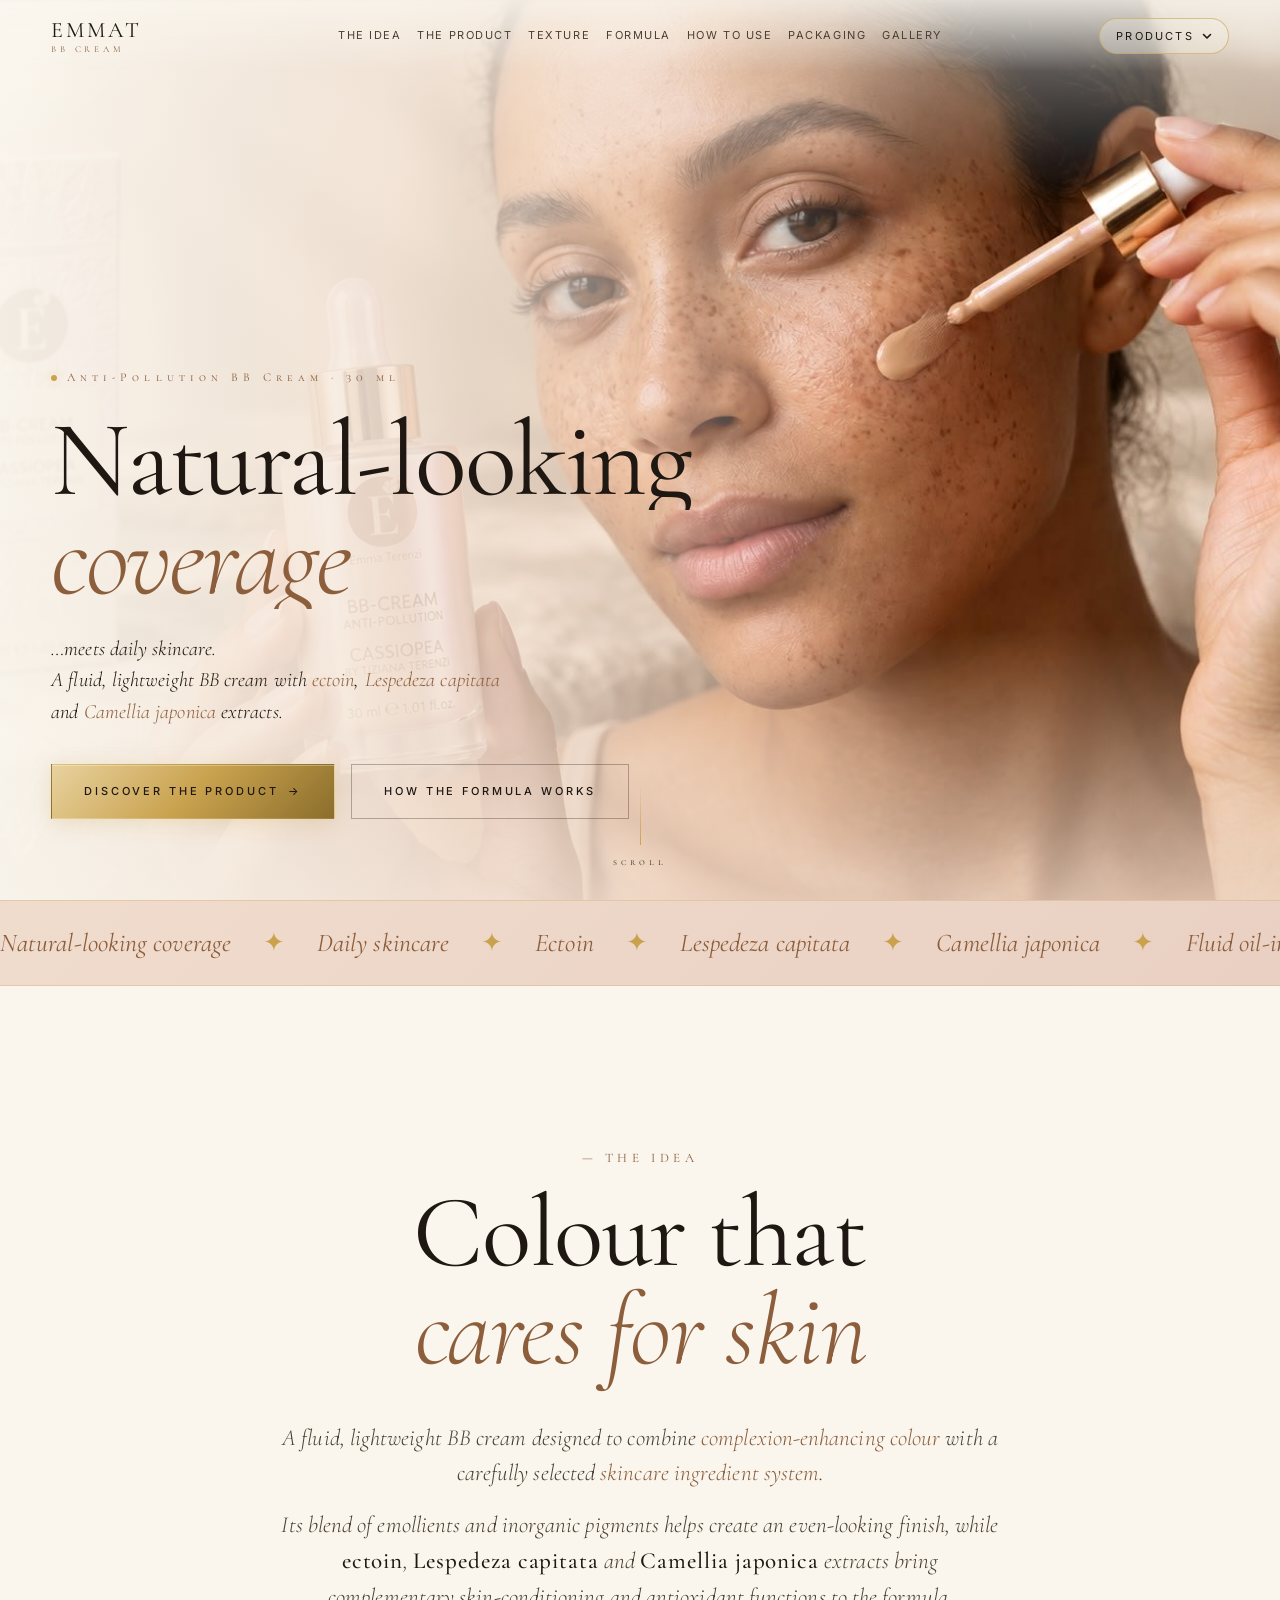
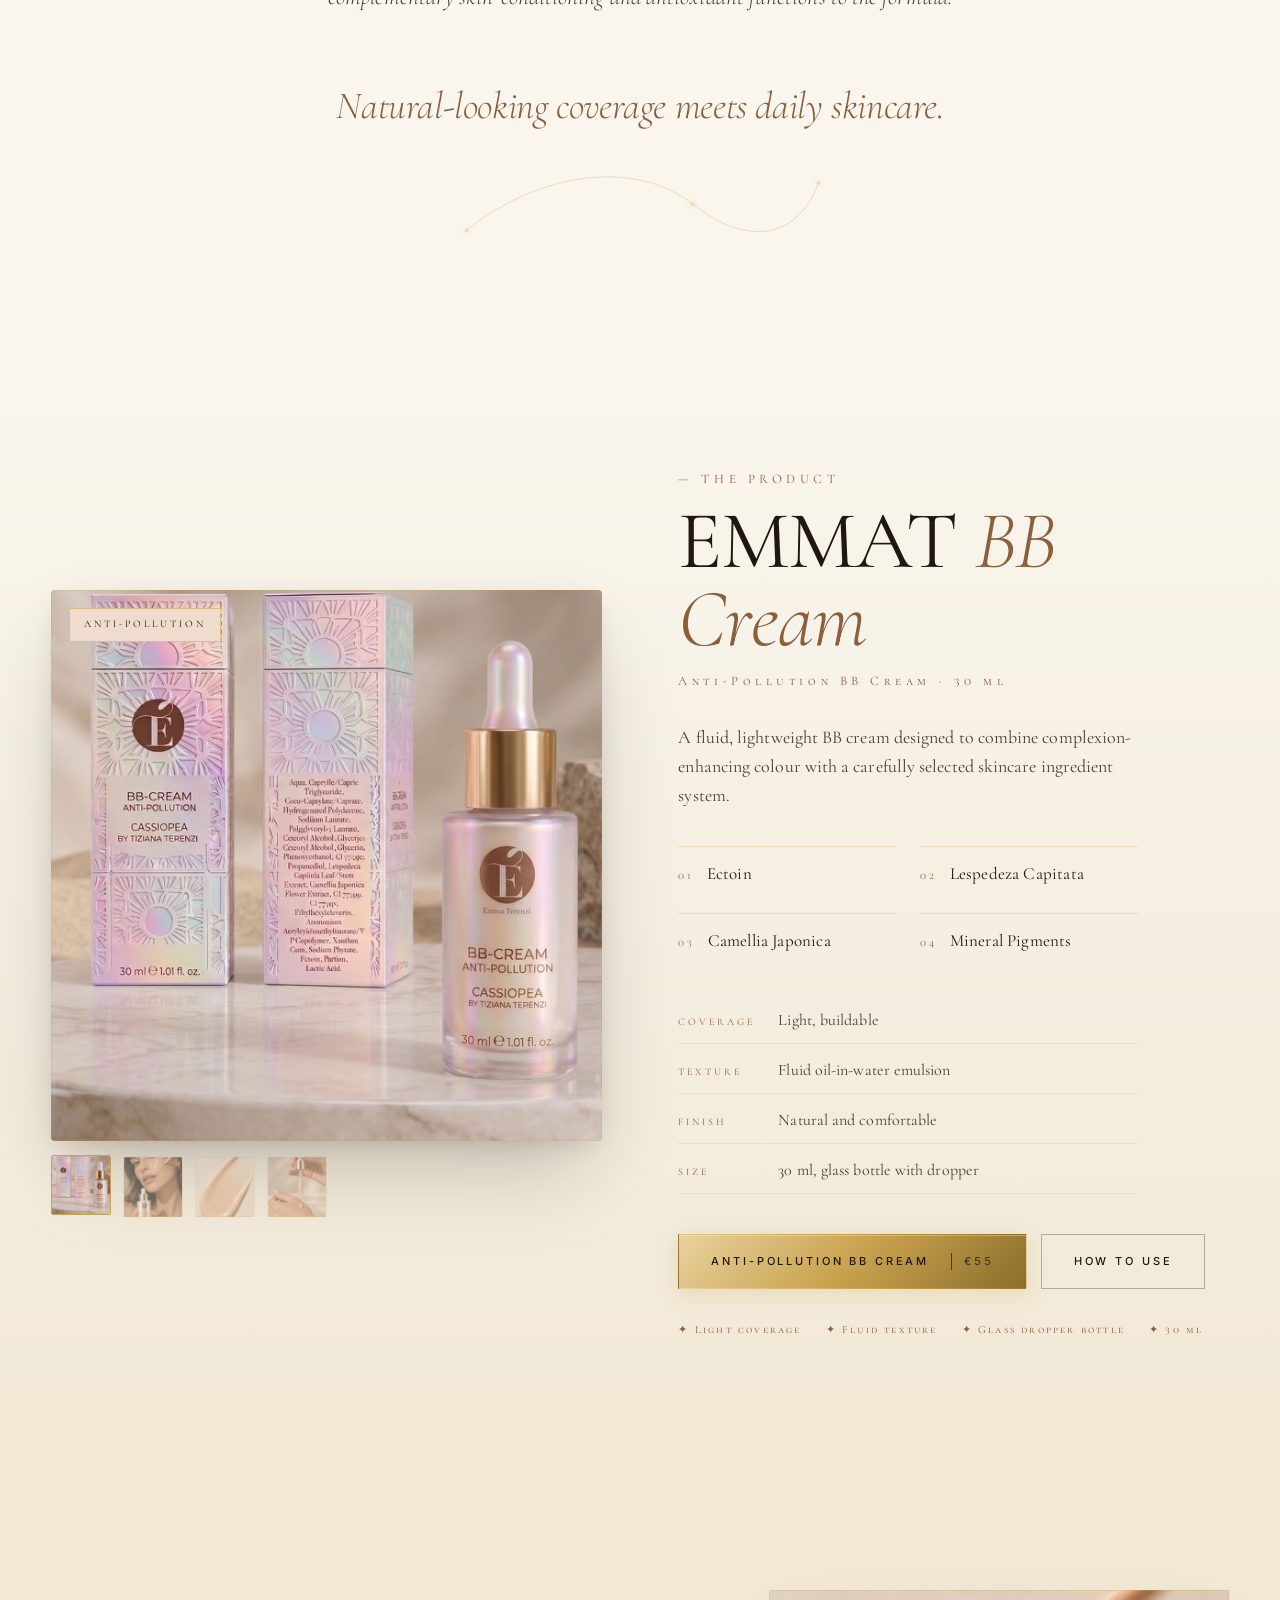
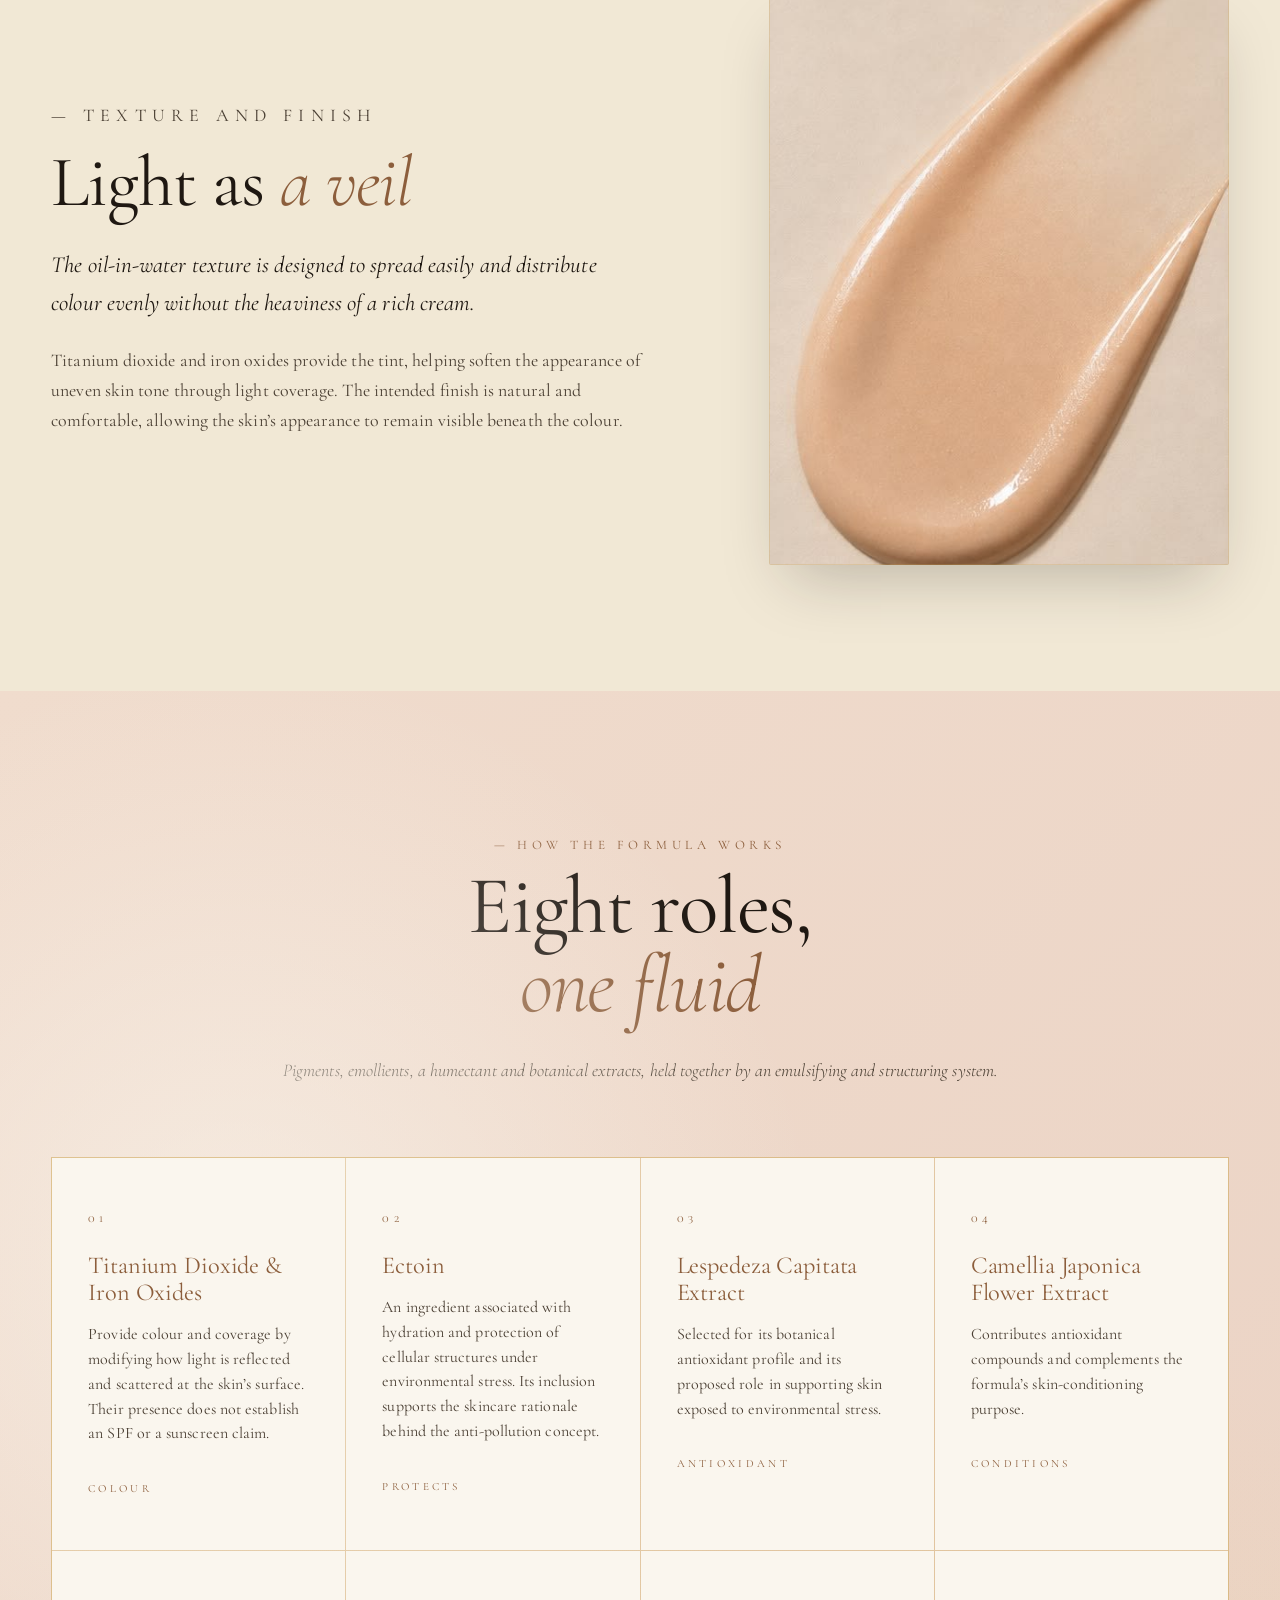
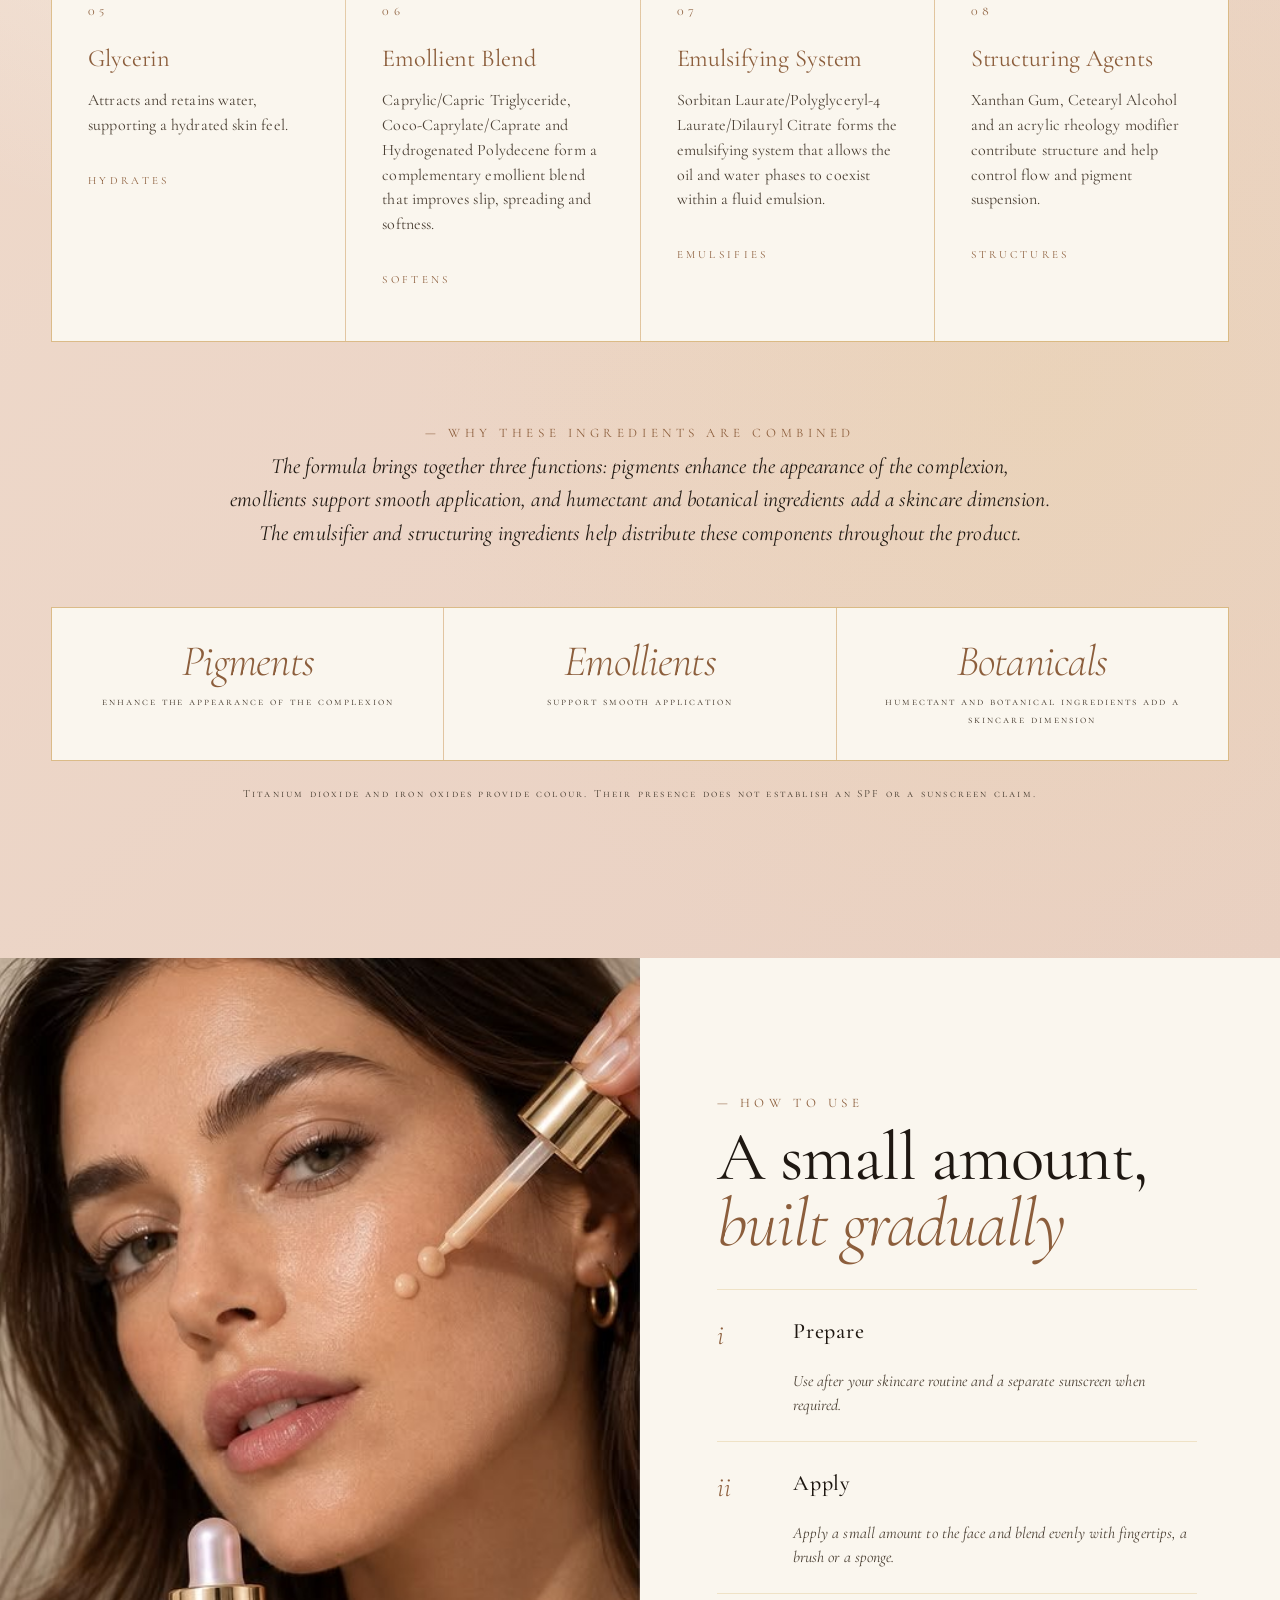
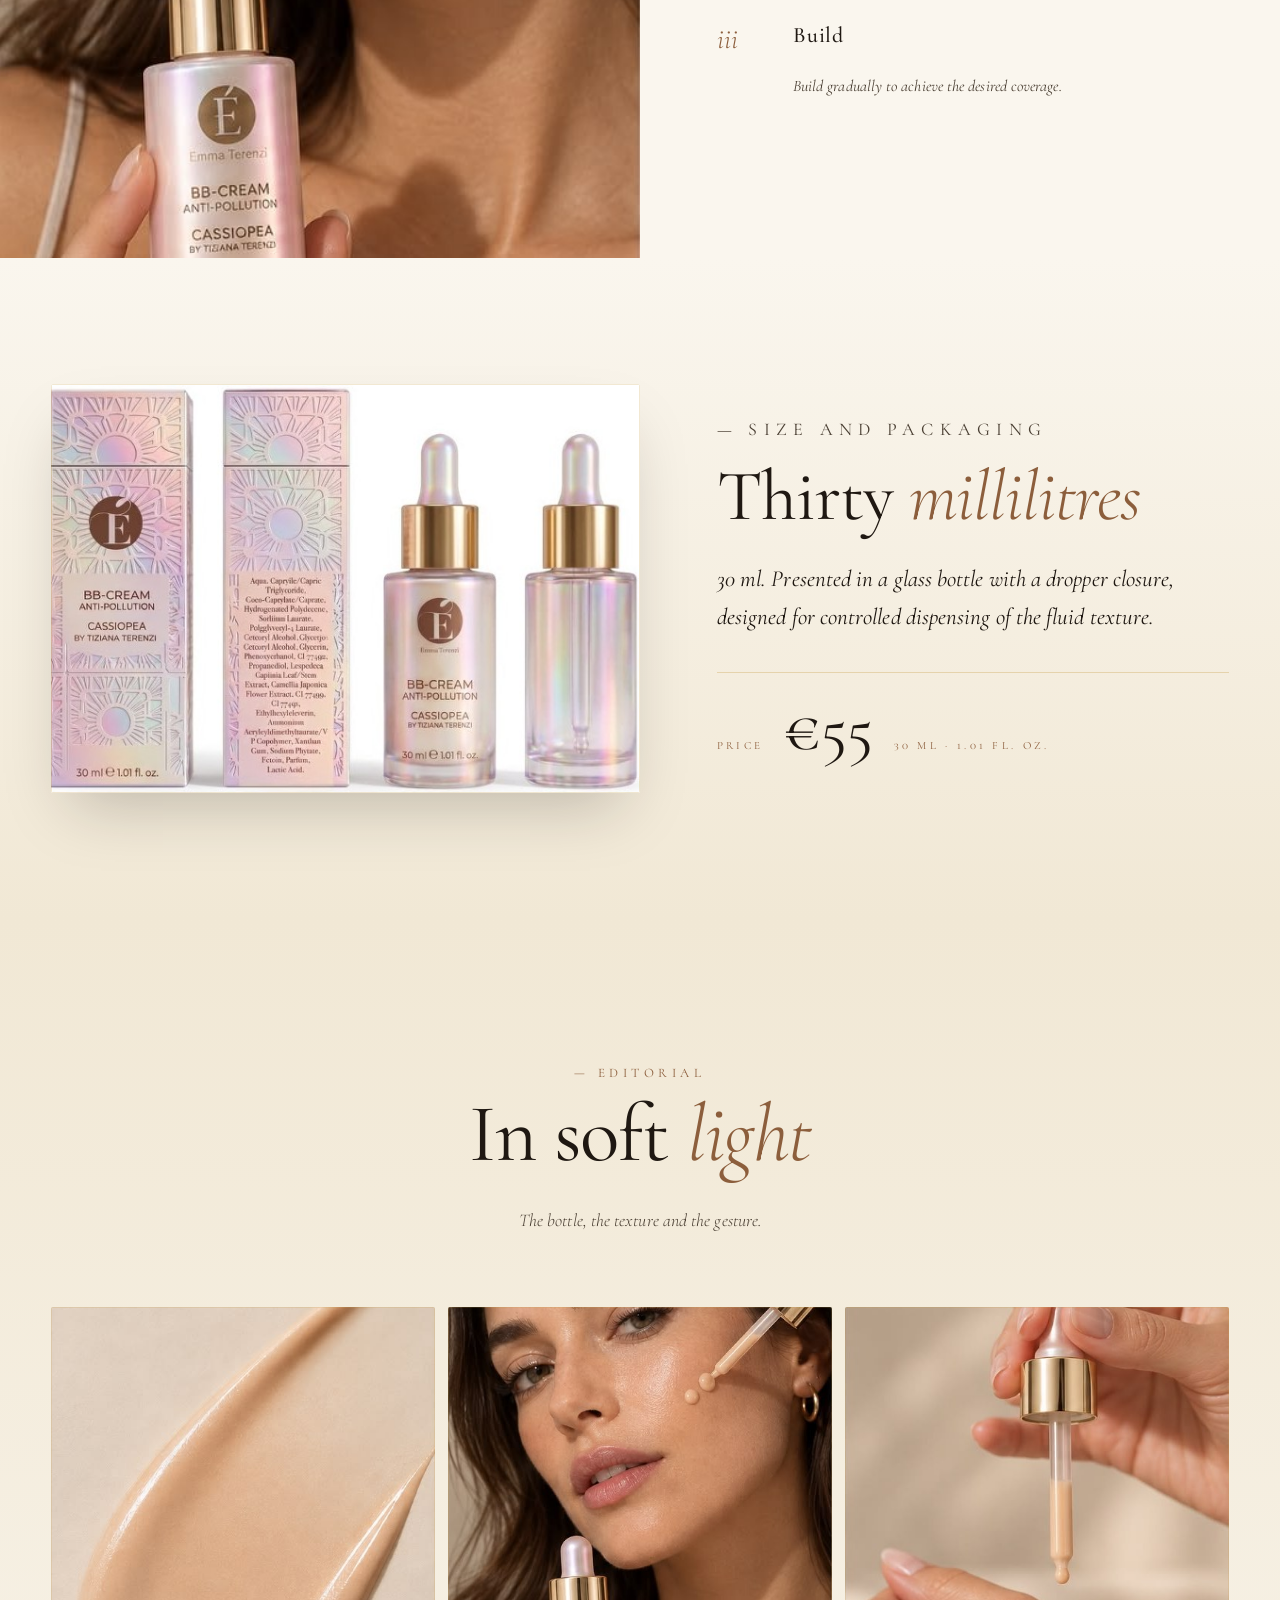
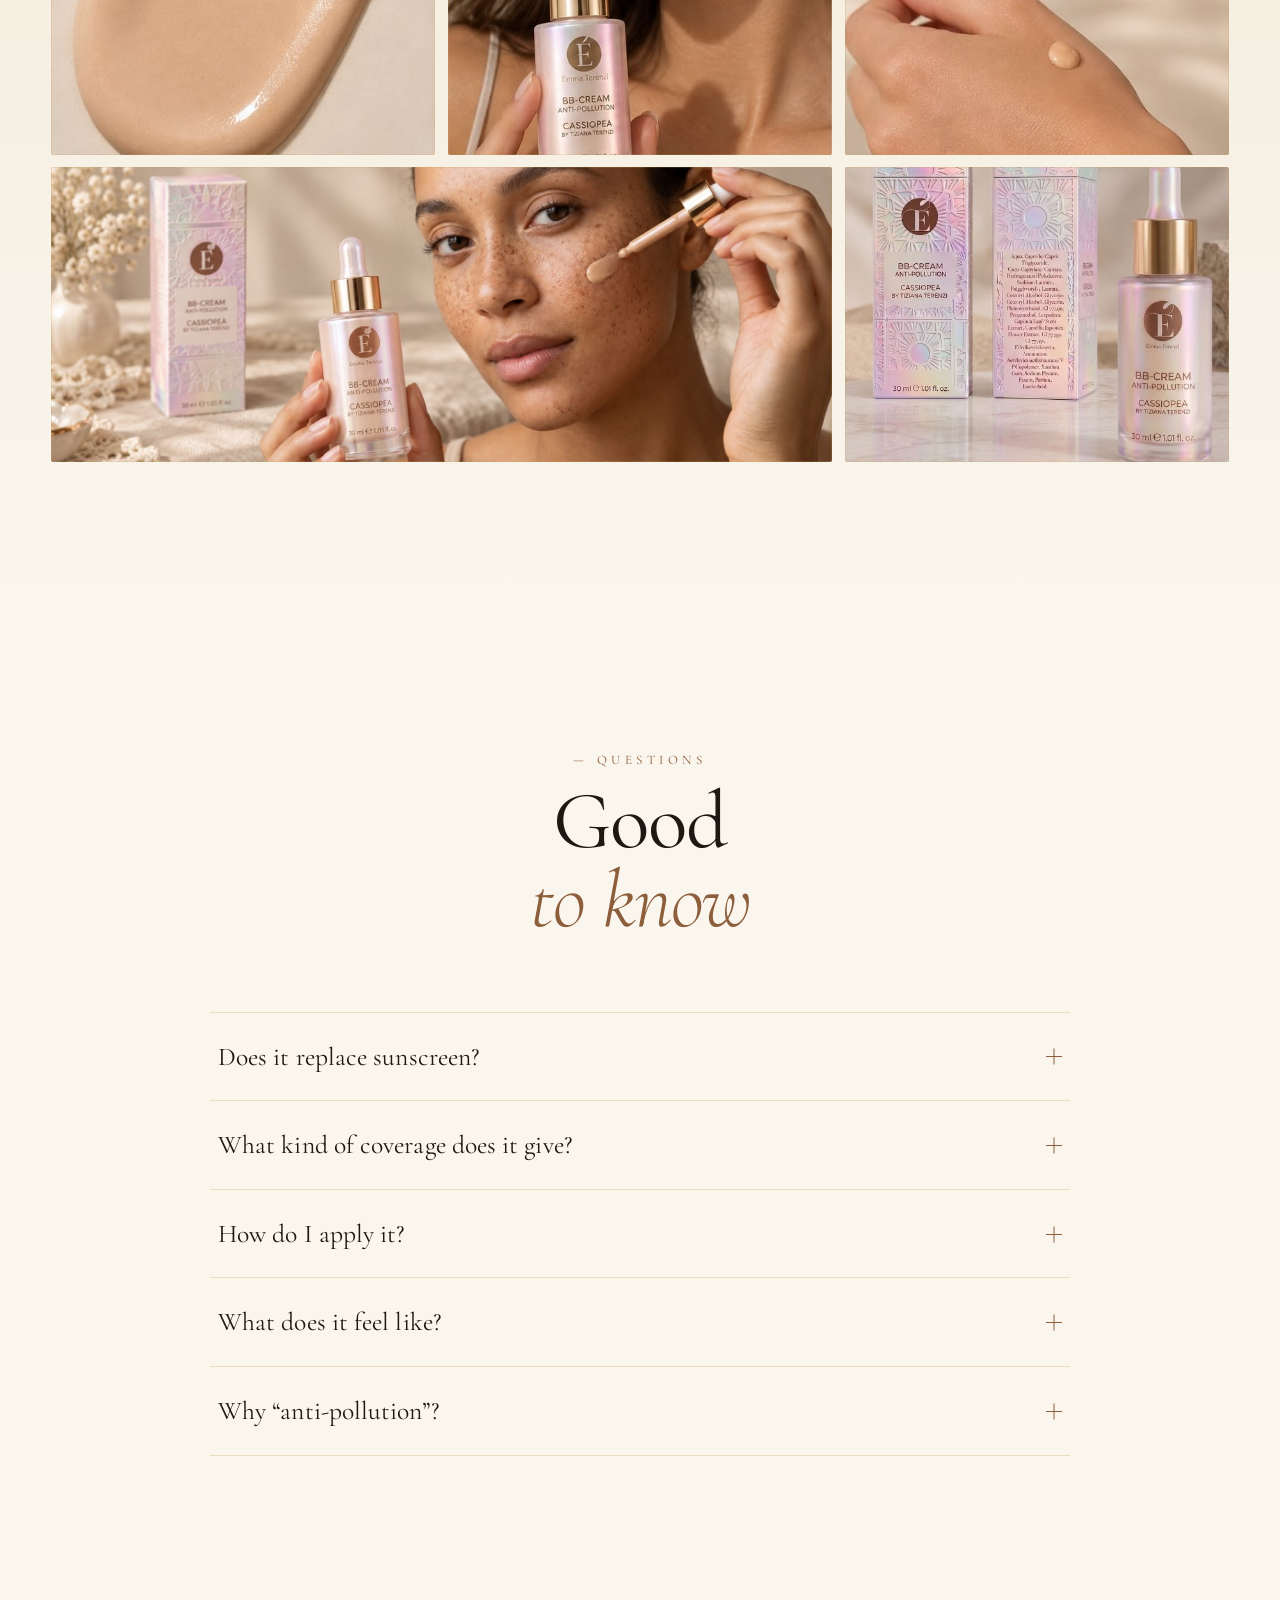
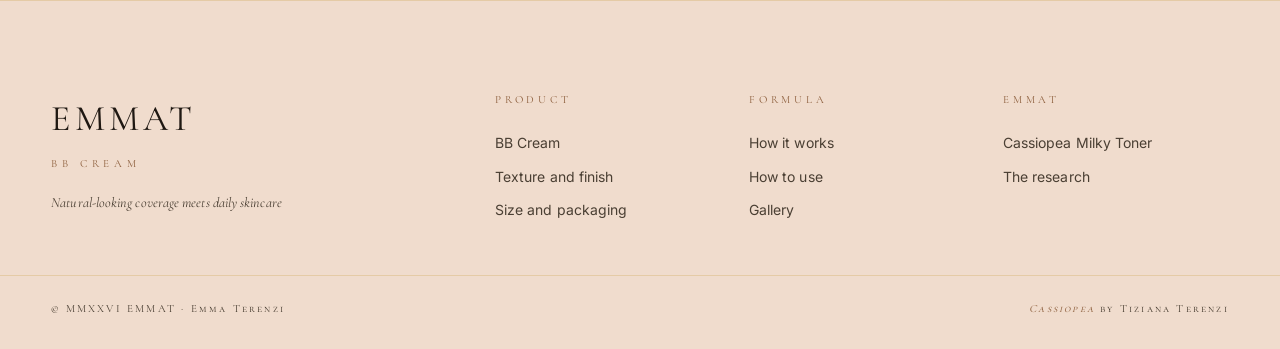
==== commit 1cbde85f: "Cere: Add a new product "ANTI-AGE BODY CREAM" to the Products dropdown Requested by Emma Terenzi via" ====
--- a/bb-cream.html
+++ b/bb-cream.html
@@ -68,6 +68,7 @@
       <ul class="nav-dd-menu" id="productsMenu">
         <li><a href="bb-cream.html" aria-current="page">BB CREAM ANTI-POLLUTION</a></li>
         <li><a href="milky-toner.html">MILKY TONER</a></li>
+        <li><a href="body-cream.html">ANTI-AGE BODY CREAM</a></li>
       </ul>
     </div>
     <button class="nav-burger" aria-label="Open menu" aria-expanded="false">
--- a/product.css
+++ b/product.css
@@ -1,8 +1,9 @@
 /* ============================================================
    EMMAT — product launch pages (editorial Italian luxury look)
-   One stylesheet, two editions chosen by the <body> class:
+   One stylesheet, three editions chosen by the <body> class:
      .theme-toner  Cassiopea Milky Toner   (lilac / blush)
      .theme-bb     BB Cream Anti-Pollution (warm nude)
+     .theme-body   Anti-Age Body Cream     (lilac / blush)
    ============================================================ */
 
 :root {
@@ -1592,3 +1593,70 @@
   .theme-bb .gallery-grid .gi:nth-child(4) { order: 2; }
   .theme-bb .gallery-grid .gi:nth-child(5) img { object-position: 88% 50%; }
 }
+
+
+/* ============================================================
+   BODY CREAM — additions on top of the shared EMMAT base
+   (reuses the texture / why / packaging blocks defined above)
+   ============================================================ */
+
+/* hero: the packshot is a portrait photo, so it fills the right of the frame and the copy sits on a soft veil on the left */
+.theme-body .hero-video { left: auto; right: 0; width: 56%; object-position: 85% 40%; }
+.theme-body .hero-veil {
+  background:
+    linear-gradient(90deg, rgba(250,246,238,1) 0%, rgba(var(--blush-rgb),1) 44%, rgba(var(--blush-rgb),0) 52%),
+    linear-gradient(180deg, rgba(250,246,238,.55) 0%, rgba(250,246,238,0) 22%, rgba(var(--blush-rgb),0) 70%, rgba(var(--blush-rgb),.75) 100%);
+}
+.theme-body .hero-title { font-size: clamp(50px, 7vw, 124px); }
+.theme-body .hero-actions { max-width: 460px; }
+@media (max-width: 980px) {
+  /* stacked: the photo takes the top of the hero, the copy sits below it */
+  .theme-body .hero-video { left: 0; right: auto; width: 100%; height: 58%; object-position: 50% 30%; }
+  .theme-body .hero-veil {
+    background:
+      linear-gradient(180deg, rgba(250,246,238,.6) 0%, rgba(250,246,238,0) 12%, rgba(var(--blush-rgb),0) 30%, rgba(var(--blush-rgb),.9) 50%, rgba(var(--blush-rgb),1) 58%);
+  }
+}
+@media (max-width: 760px) {
+  .theme-body .hero-title { font-size: clamp(44px, 13.4vw, 76px); }
+}
+@media (max-width: 1100px), (max-height: 820px) {
+  .theme-body .hero-scroll { display: none; }
+}
+
+/* product thumbnails */
+.ptn[data-img="assets/img/thesis-body-product.jpg"]{ background-image: url(assets/img/thesis-body-product.jpg); }
+.ptn[data-img="assets/img/thesis-body-campaign-texture.jpg"]{ background-image: url(assets/img/thesis-body-campaign-texture.jpg); }
+.ptn[data-img="assets/img/thesis-body-campaign-bedroom.jpg"]{ background-image: url(assets/img/thesis-body-campaign-bedroom.jpg); }
+.ptn[data-img="assets/img/thesis-body-campaign-bathroom.jpg"]{ background-image: url(assets/img/thesis-body-campaign-bathroom.jpg); }
+
+/* texture: the photo is a landscape triptych, show all of it */
+.theme-body .texture-visual { max-width: 640px; }
+.theme-body .texture-visual img { aspect-ratio: 3 / 2; }
+
+/* formula: eleven cards, text only; the last one closes the row */
+.theme-body .ing h3 { font-size: clamp(20px, 1.6vw, 24px); line-height: 1.15; overflow-wrap: break-word; }
+.theme-body .ing-grid .ing:last-child { grid-column: span 2; }
+@media (max-width: 560px) {
+  .theme-body .ing-grid .ing:last-child { grid-column: auto; }
+}
+
+/* size and packaging: the sheet is very wide, frame its first set of views (box and bottle: front, side, top) */
+.theme-body .packaging-visual img { aspect-ratio: 13 / 10; object-fit: cover; object-position: 0 50%; }
+
+/* gallery: the full packaging sheet runs the width of the grid */
+.gi.s-full { grid-column: span 6; grid-row: span 2; }
+
+/* nav: seven links; keep them on one line on small laptops */
+@media (max-width: 1280px) and (min-width: 981px) {
+  .theme-body .nav-links { gap: 16px; }
+  .theme-body .nav-links a { font-size: 11px; letter-spacing: .14em; white-space: nowrap; }
+  .theme-body .nav-inner { gap: 16px; }
+  .theme-body .nav-dd-btn { padding: 10px 16px; letter-spacing: .2em; }
+}
+
+@media (max-width: 980px) {
+  /* gallery in two columns: packshot + bedroom, then the texture triptych and the packaging sheet full width */
+  .gi.s-full { grid-column: span 2 !important; }
+  .theme-body .gallery-grid .gi:nth-child(3) { grid-column: span 2 !important; grid-row: span 2 !important; }
+}
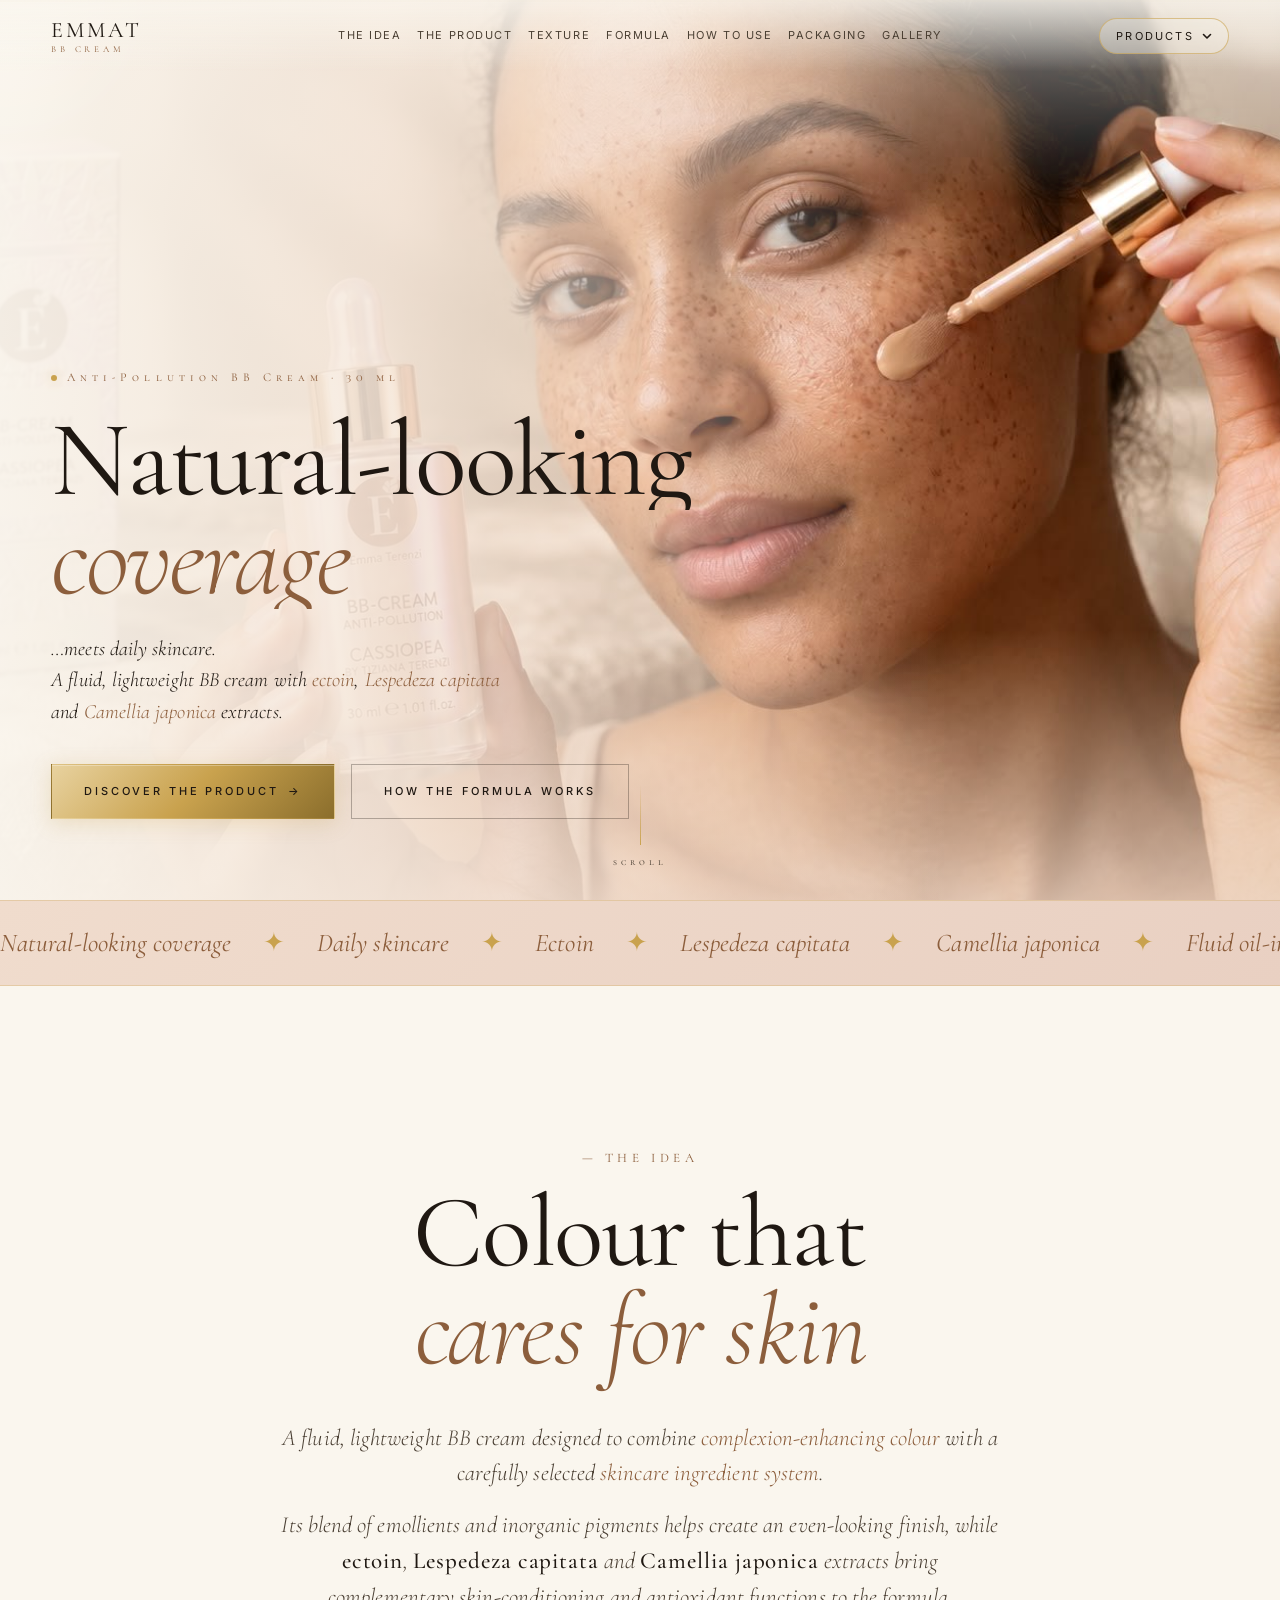
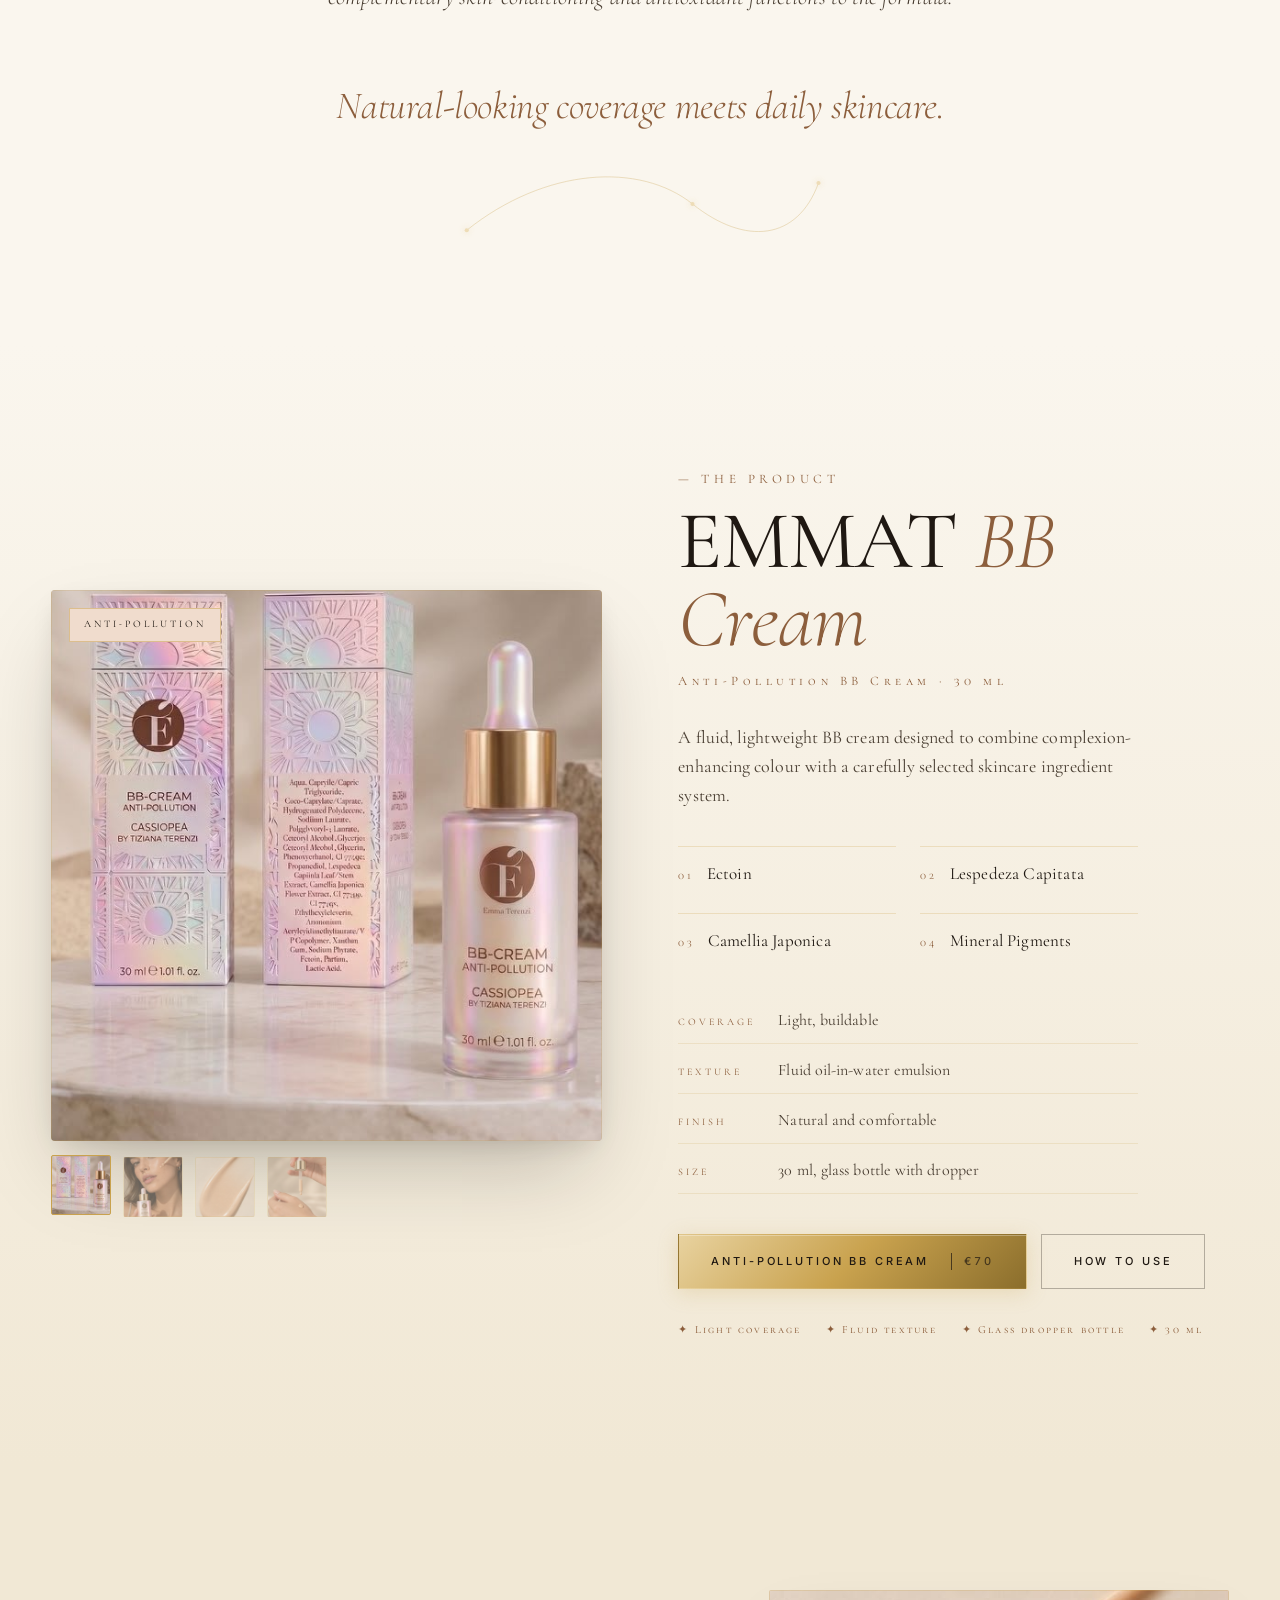
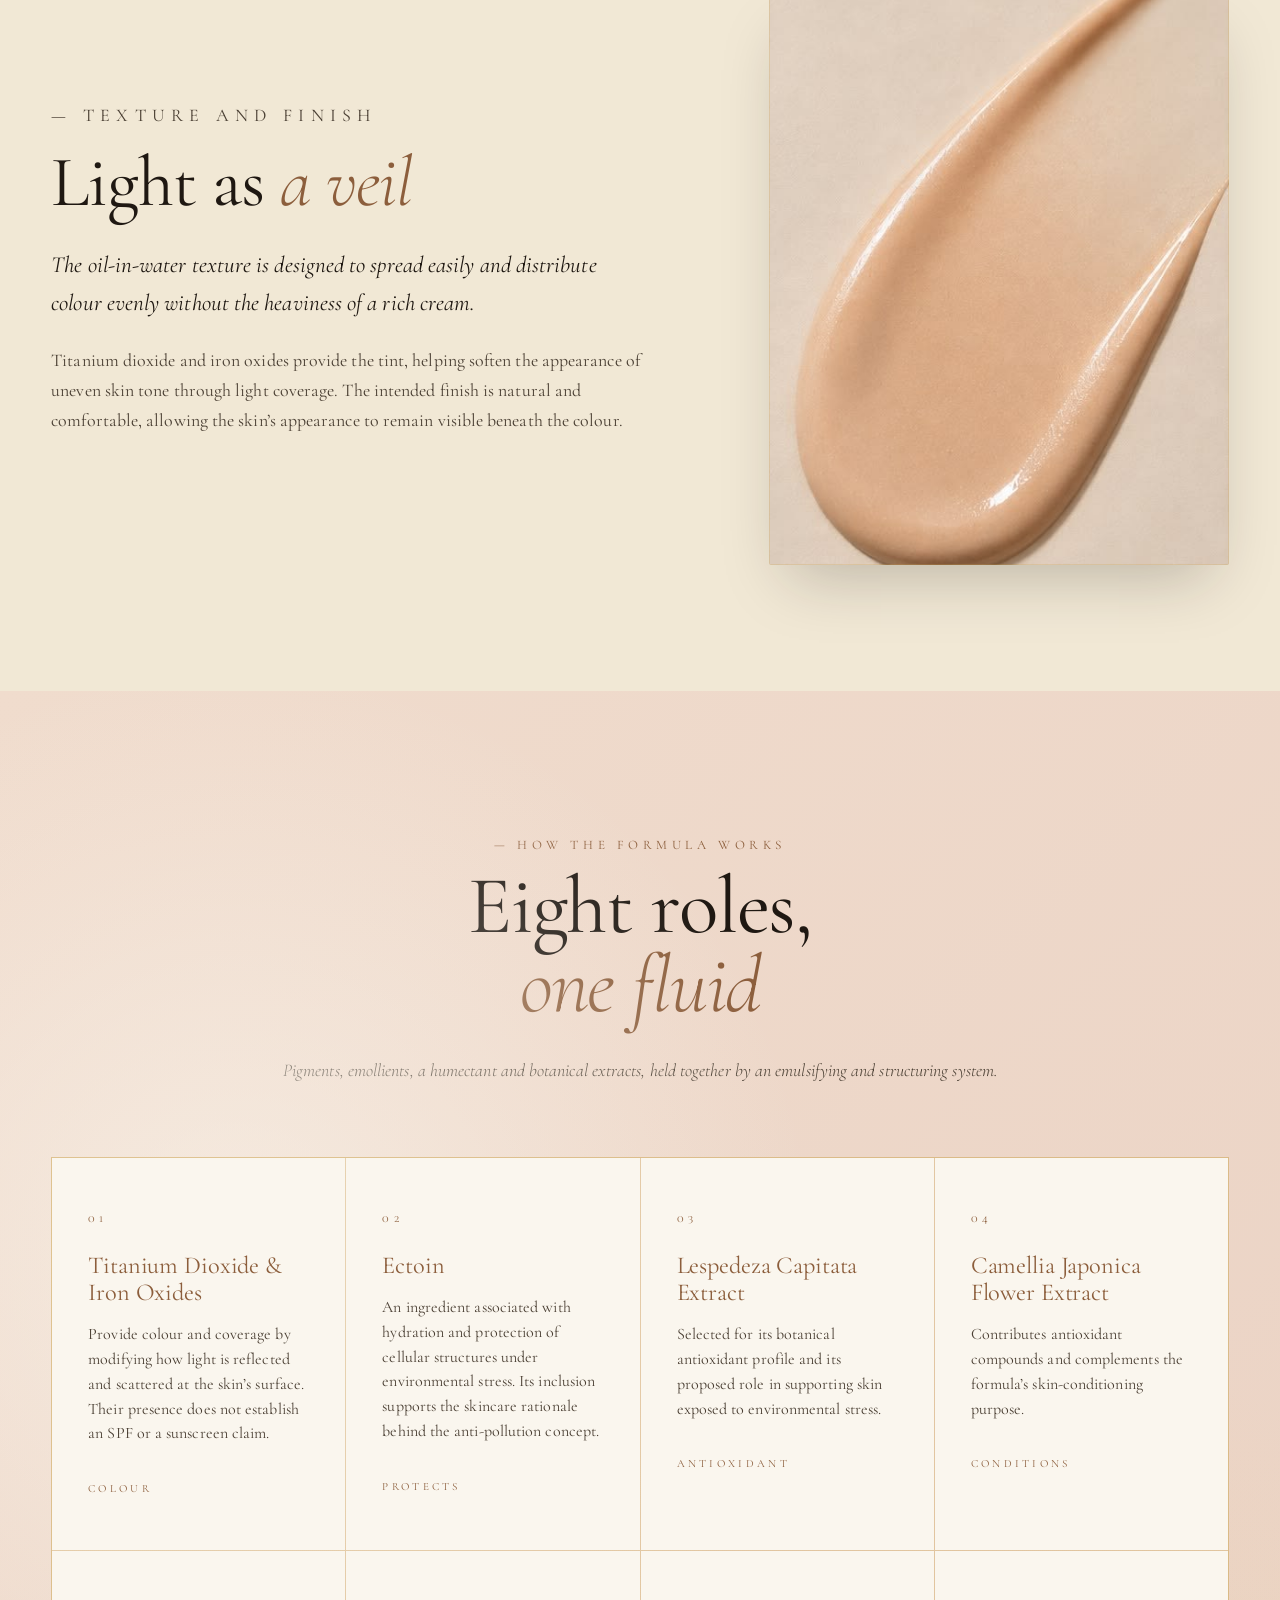
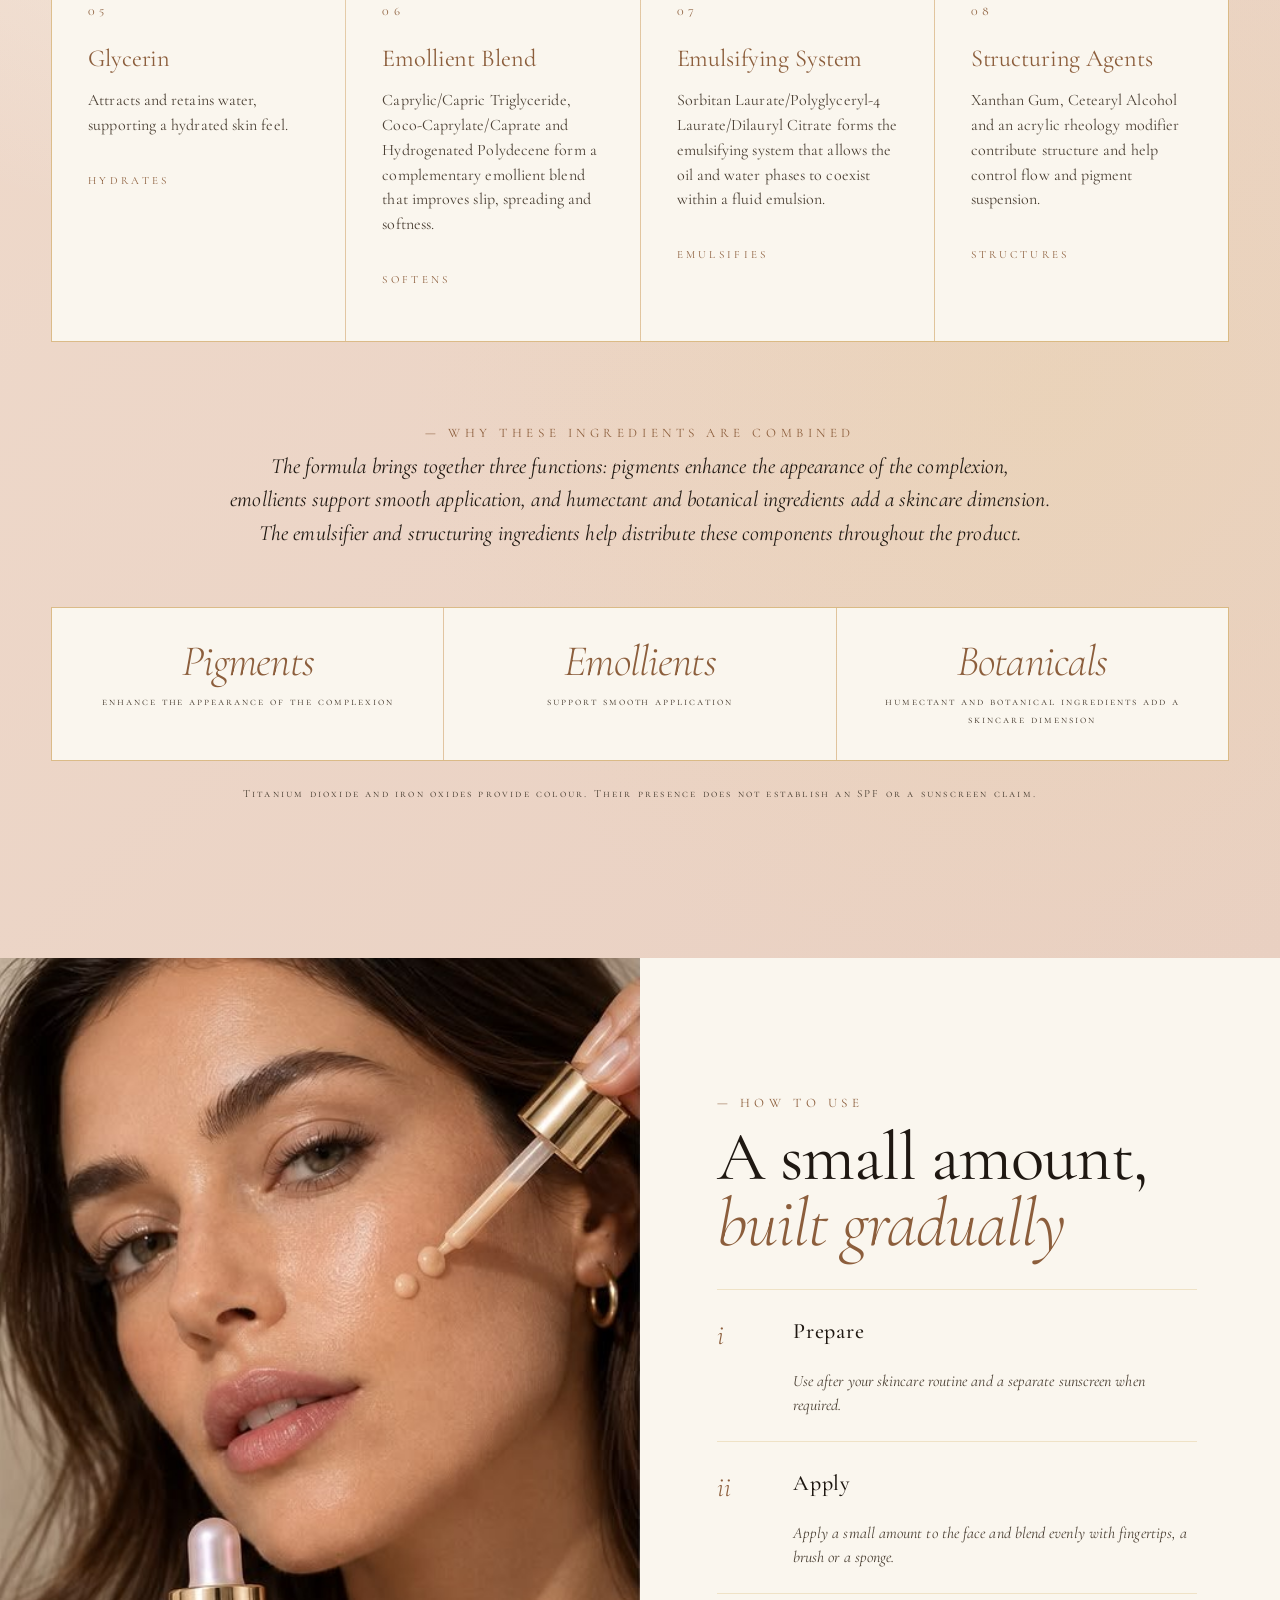
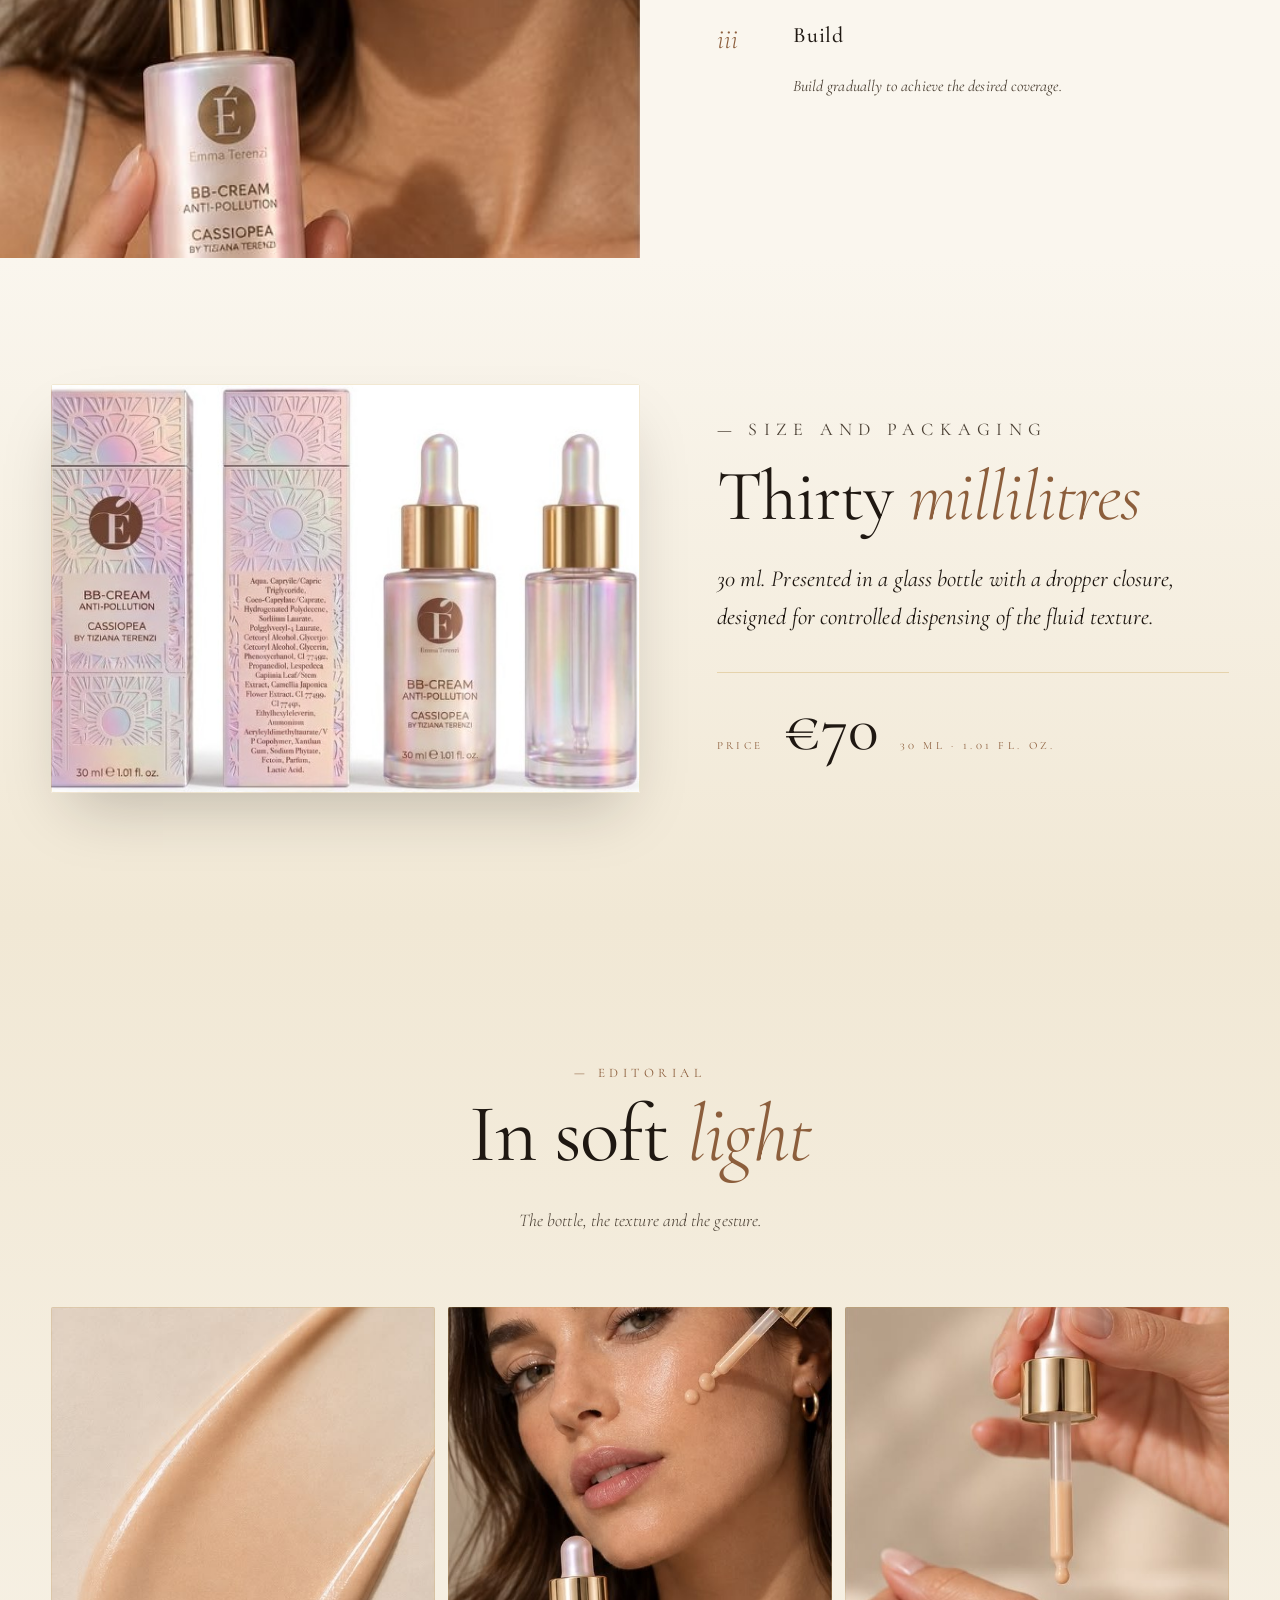
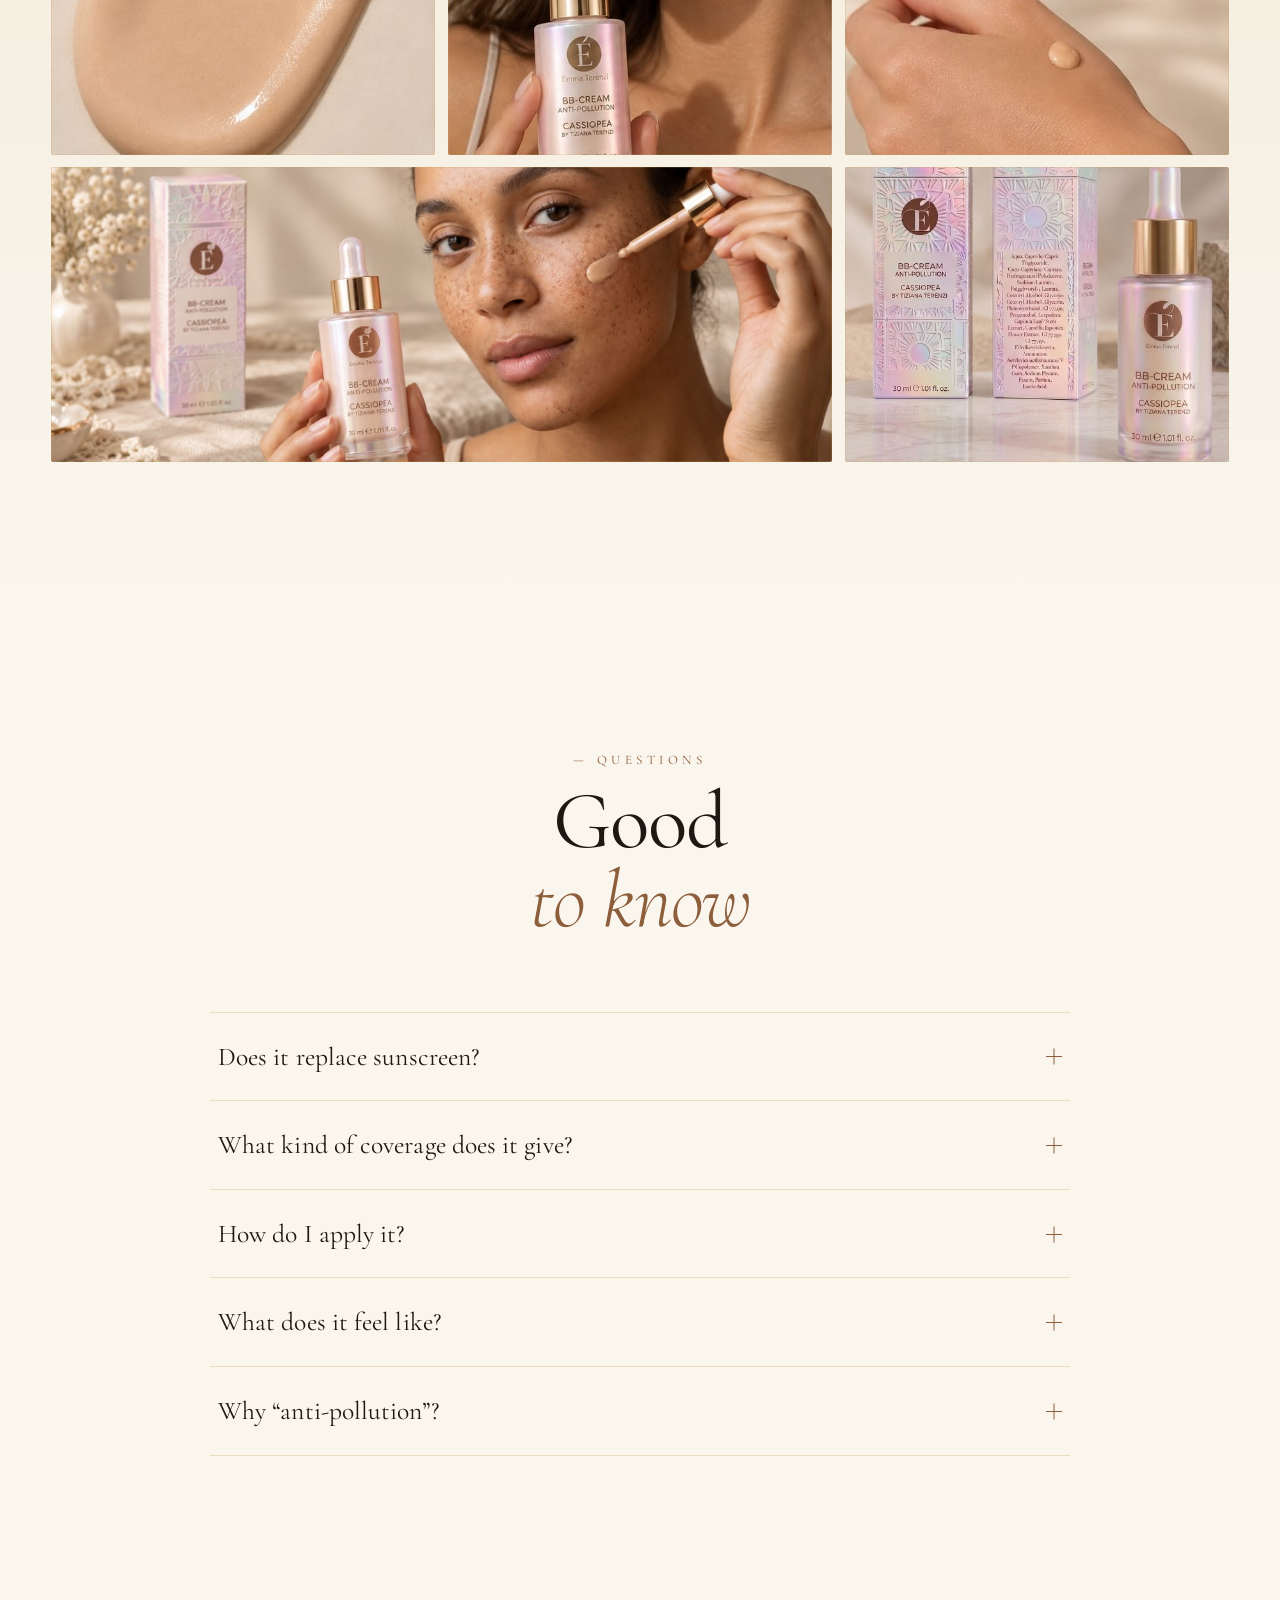
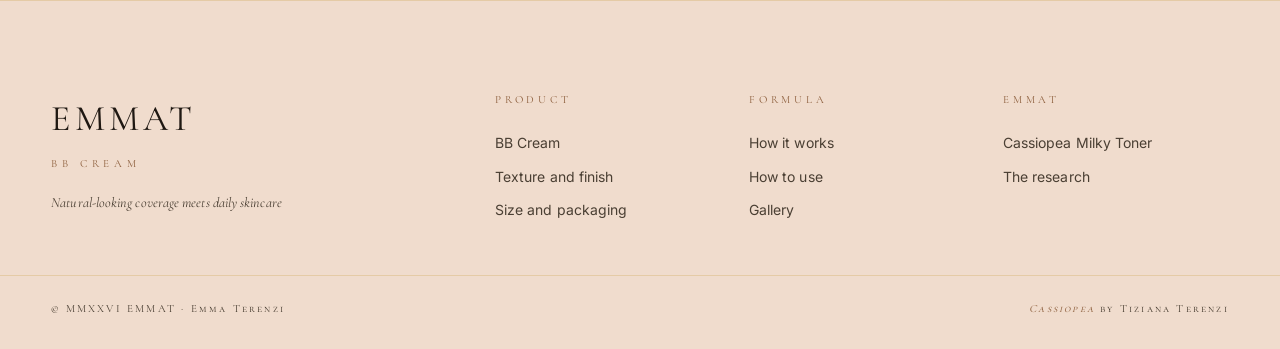
==== commit a016a2a7: "Cere: Update displayed prices on emmat-unified: set BB Cream price to Requested by Emma Terenzi via " ====
--- a/bb-cream.html
+++ b/bb-cream.html
@@ -194,7 +194,7 @@
       </dl>
 
       <div class="product-actions">
-        <a href="#packaging" id="shop" class="cta cta-gold magnetic">Anti-Pollution BB Cream<span class="cta-price">€55</span></a>
+        <a href="#packaging" id="shop" class="cta cta-gold magnetic">Anti-Pollution BB Cream<span class="cta-price">€70</span></a>
         <a href="#rituale" class="cta cta-ghost">How to use</a>
       </div>
 
@@ -356,7 +356,7 @@
       <p class="big">30 ml. Presented in a glass bottle with a dropper closure, designed for controlled dispensing of the fluid texture.</p>
       <div class="price-line">
         <span class="price-label">Price</span>
-        <strong class="price">€55</strong>
+        <strong class="price">€70</strong>
         <span class="price-size">30 ml · 1.01 fl. oz.</span>
       </div>
     </div>
@@ -428,7 +428,7 @@
 <!-- ============================================================ STICKY MOBILE CTA -->
 <a href="#prodotto" class="sticky-cta" aria-label="The product">
   <span>BB Cream — Anti-Pollution</span>
-  <strong>€55 →</strong>
+  <strong>€70 →</strong>
 </a>
 
 <footer class="footer">
--- a/product.css
+++ b/product.css
@@ -1660,3 +1660,34 @@
   .gi.s-full { grid-column: span 2 !important; }
   .theme-body .gallery-grid .gi:nth-child(3) { grid-column: span 2 !important; grid-row: span 2 !important; }
 }
+
+
+/* ============================================================
+   MY STORY — additions on top of the shared EMMAT base
+   (reuses the storia text block defined above)
+   ============================================================ */
+
+/* the photo opens the page, full width, under the transparent nav */
+.story-photo { margin: 0; background: var(--ivory); }
+.story-photo img { width: 100%; height: auto; }
+@media (max-width: 760px) {
+  /* on phones the photo is short: start it below the nav so the bar never covers the face */
+  .story-photo { padding-top: 76px; }
+}
+
+/* one reading column */
+.story-copy { max-width: 760px; margin: 0 auto; }
+.story-copy h2 {
+  font-family: var(--serif);
+  font-weight: 400;
+  font-size: clamp(26px, 2.6vw, 36px);
+  line-height: 1.15;
+  color: var(--gold-deep);
+  margin: 1.8em 0 .6em;
+  scroll-margin-top: 100px;
+}
+
+/* no sticky CTA on this page */
+@media (max-width: 760px) {
+  .theme-story .footer { padding-bottom: 32px; }
+}
